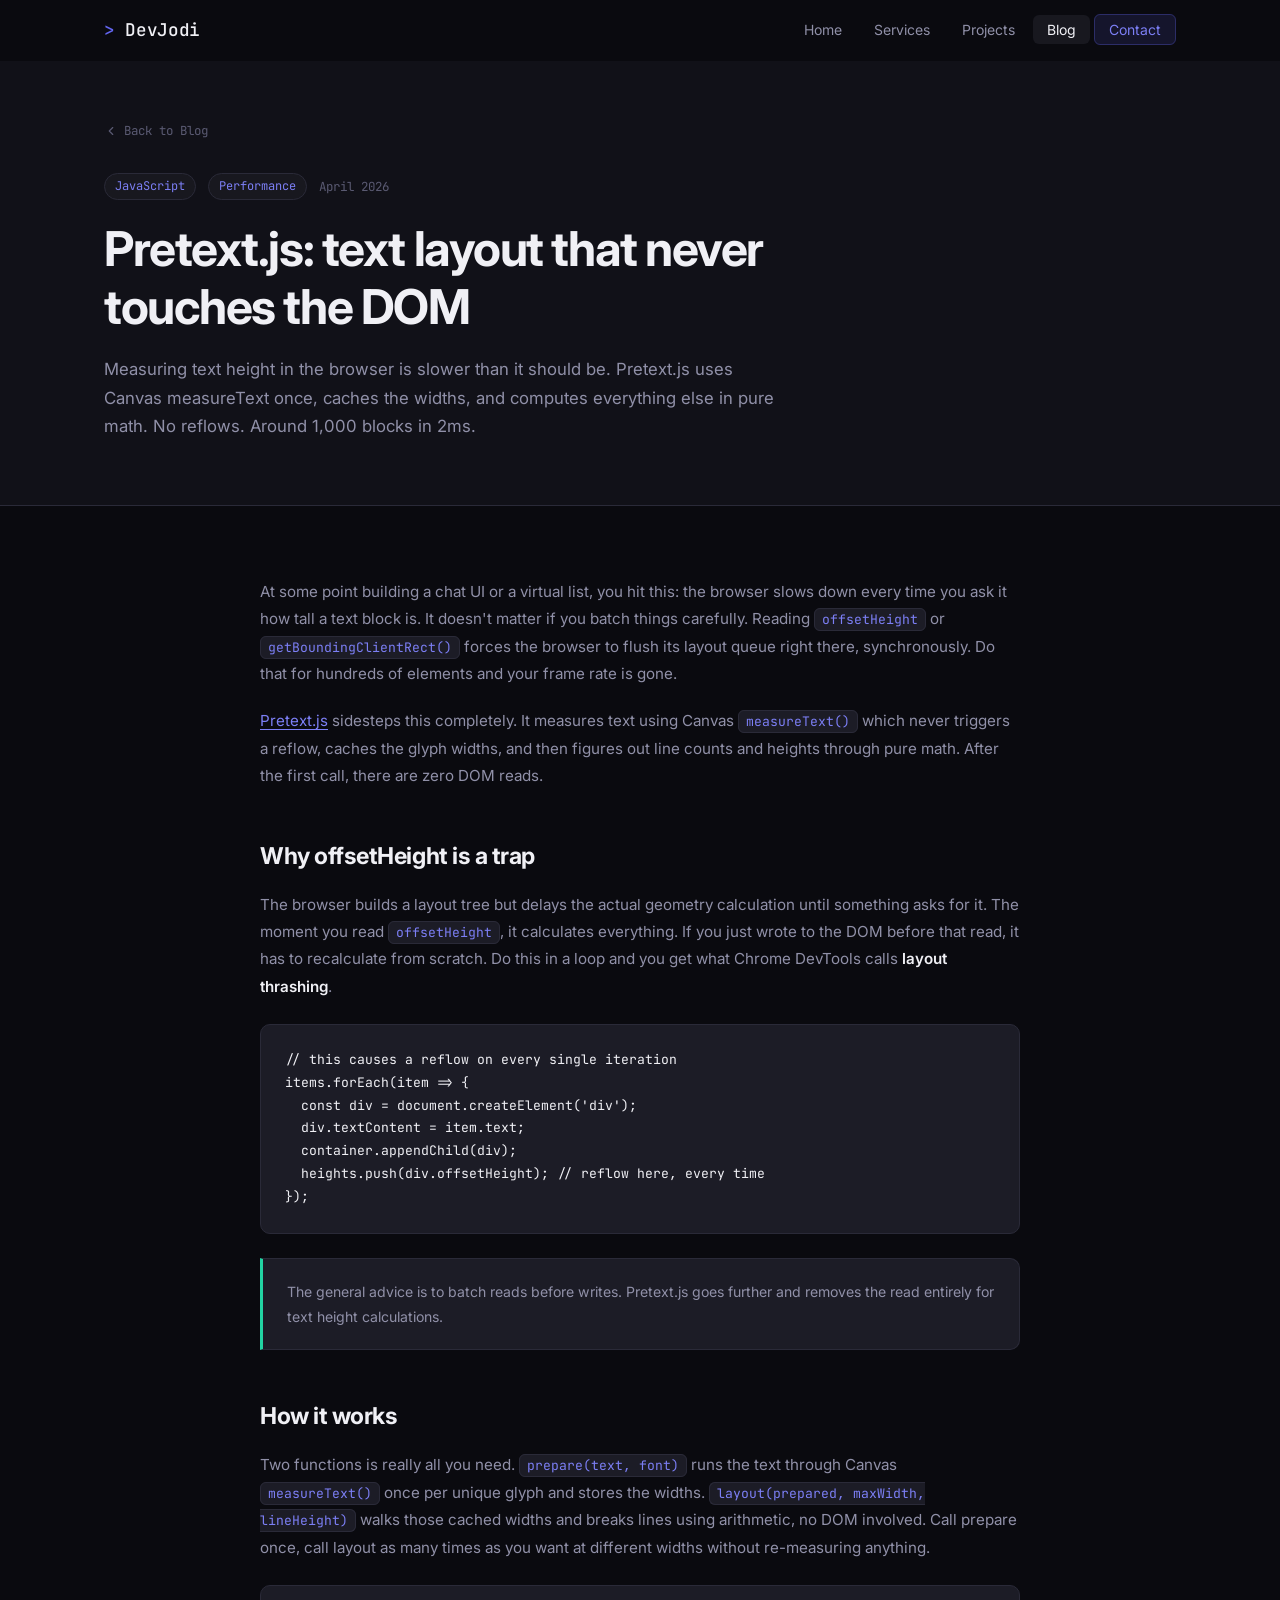
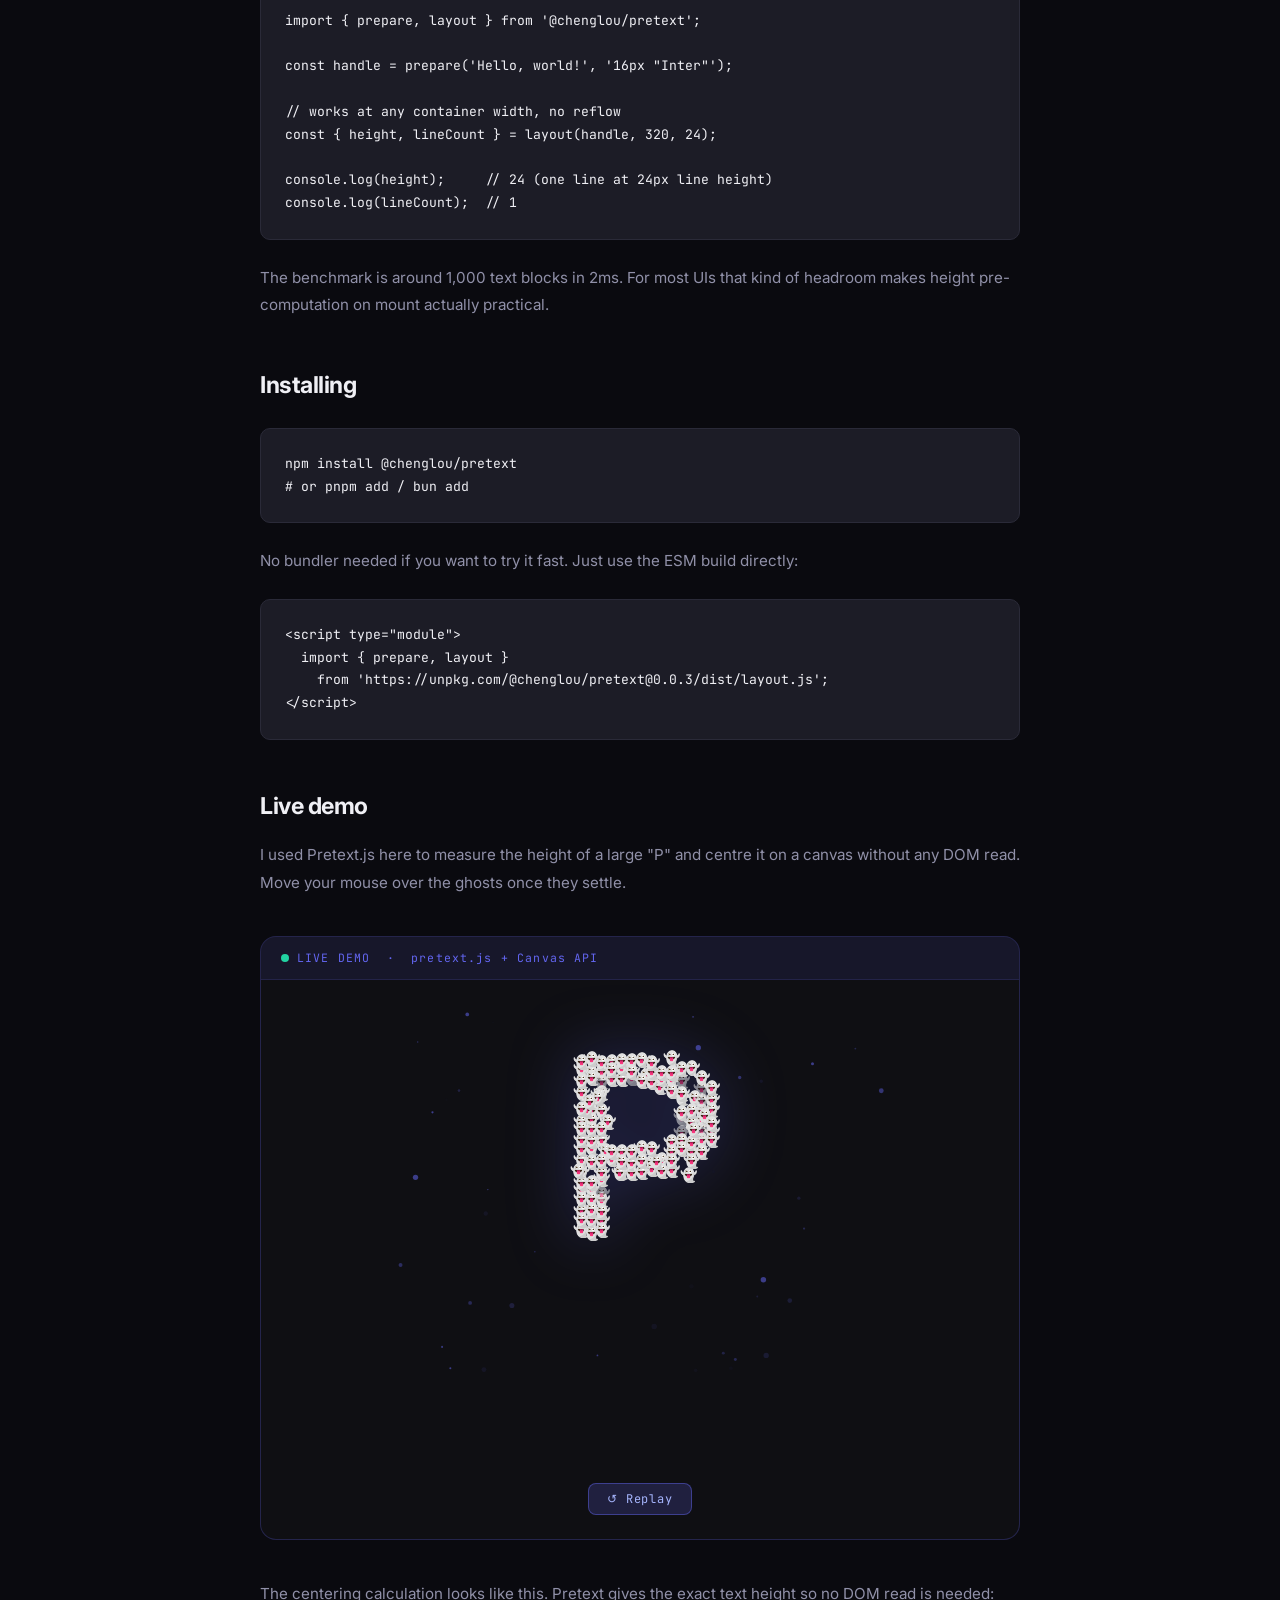
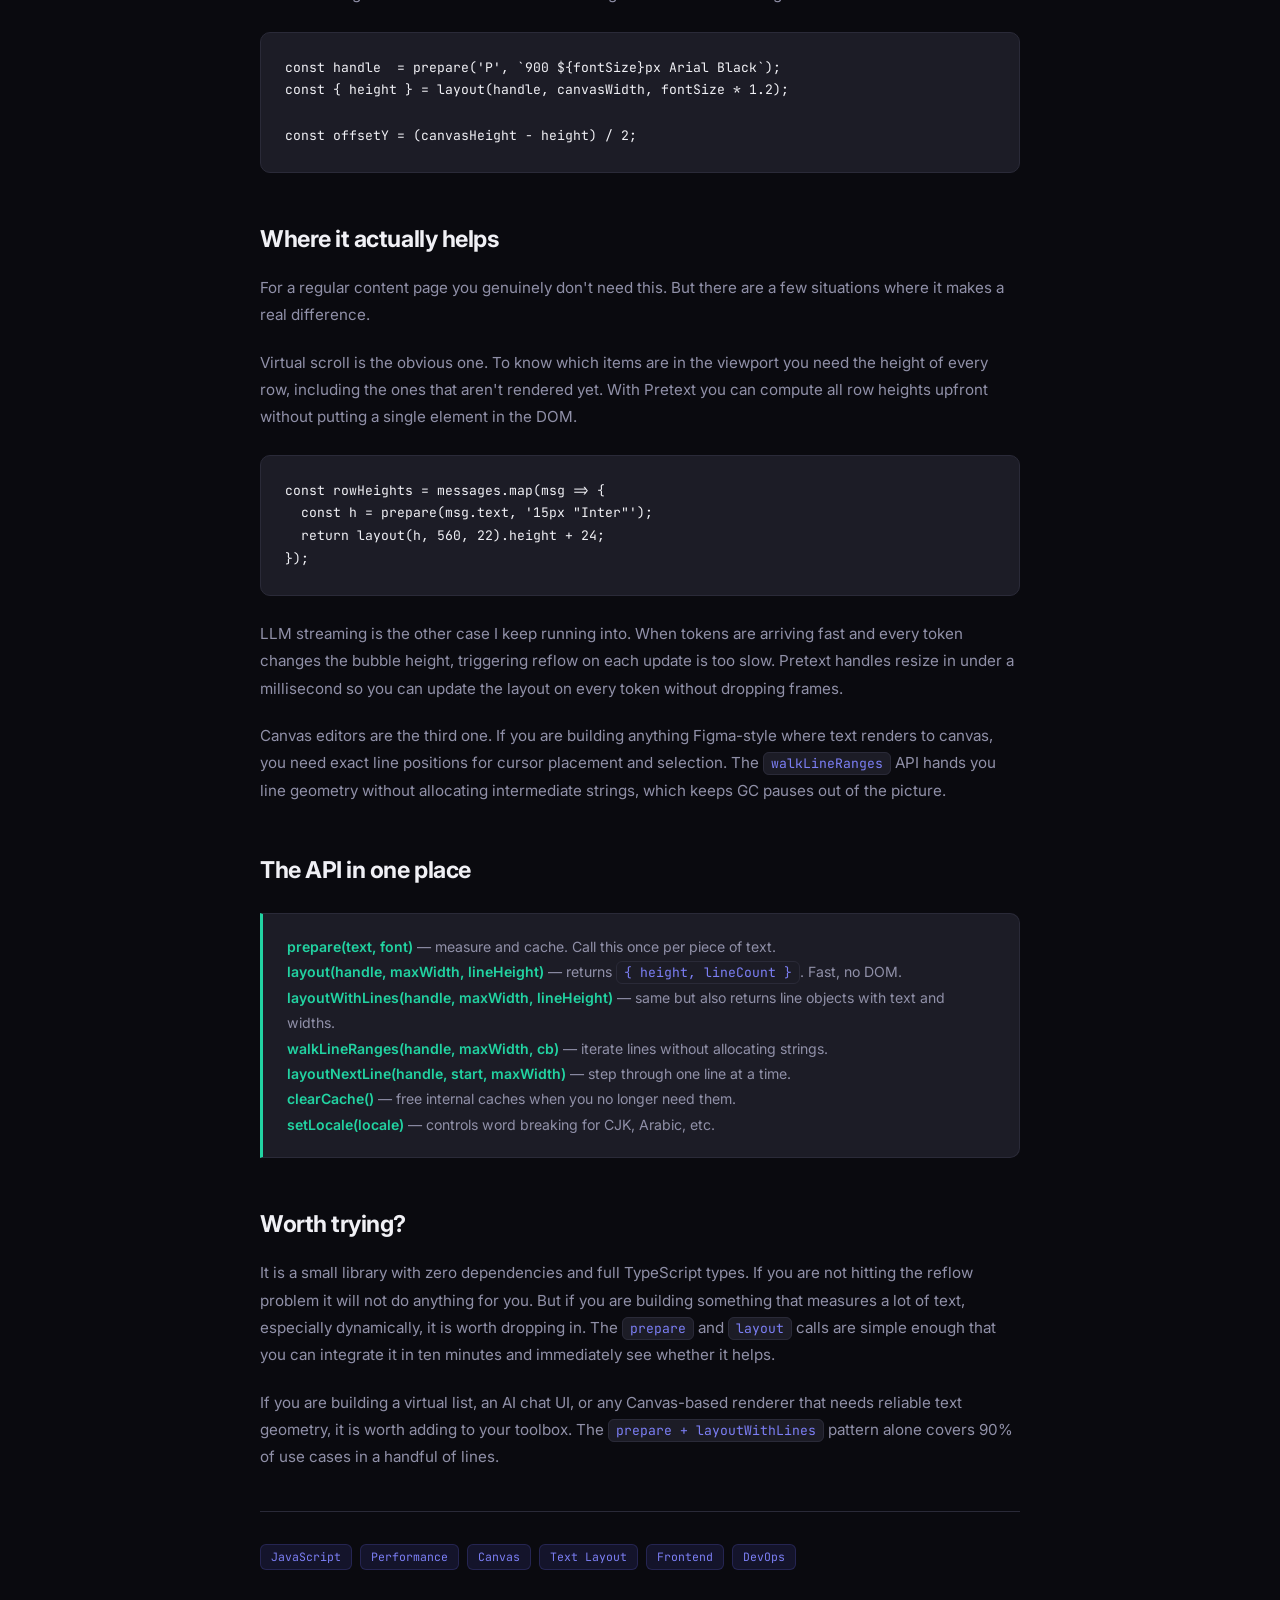
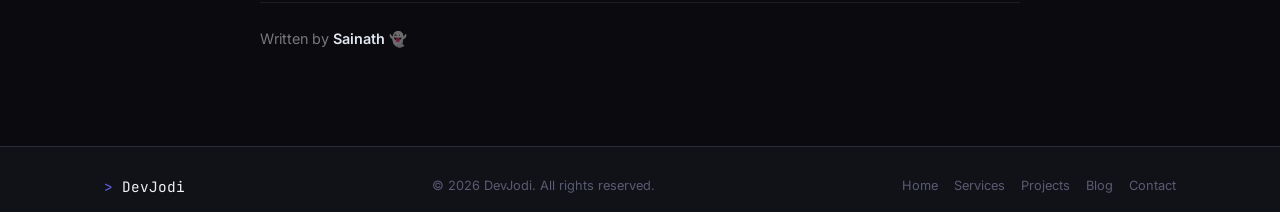
==== blog/pretext-js-text-layout-engine.html @ b997ee81 "add pretext.js blog post with live ghost particle demo" ====
<!DOCTYPE html>
<html lang="en">
<head>
  <meta charset="UTF-8" />
  <meta name="viewport" content="width=device-width, initial-scale=1.0" />
  <meta name="description" content="Pretext.js is a high-performance text layout engine that measures and positions multiline text through pure arithmetic — zero DOM reads, real font metrics, and support for CJK, Arabic, and more." />
  <meta name="keywords" content="pretext.js, text layout, JavaScript, canvas, font metrics, virtual scroll, performance, DOM reflow" />
  <meta name="author" content="DevJodi" />
  <meta property="og:title" content="Pretext.js — Text Layout Without DOM Reflow — DevJodi" />
  <meta property="og:description" content="How Pretext.js eliminates forced synchronous layout by measuring text once with Canvas and computing everything else in pure arithmetic." />
  <meta property="og:type" content="article" />
  <meta property="og:url" content="https://devjodi.com/blog/pretext-js-text-layout-engine.html" />
  <meta name="twitter:card" content="summary_large_image" />
  <title>Pretext.js — Text Layout Without DOM Reflow — DevJodi</title>
  <link rel="canonical" href="https://devjodi.com/blog/pretext-js-text-layout-engine.html" />
  <link rel="icon" type="image/svg+xml" href="../assets/images/favicon.svg" />
  <link rel="stylesheet" href="../assets/css/style.css" />
  <link rel="preconnect" href="https://fonts.googleapis.com" />
  <link rel="preconnect" href="https://fonts.gstatic.com" crossorigin />
  <link href="https://fonts.googleapis.com/css2?family=Inter:wght@400;500;600;700;900&family=JetBrains+Mono:wght@400;500&display=swap" rel="stylesheet" />

  <style>
    /* ── live demo block ────────────────────────────────────────── */
    .demo-block {
      margin: 2.5rem 0;
      border-radius: 16px;
      overflow: hidden;
      border: 1px solid rgba(99,102,241,0.25);
      background: #0f0f13;
      position: relative;
    }
    .demo-block__label {
      display: flex;
      align-items: center;
      gap: 0.5rem;
      padding: 0.75rem 1.25rem;
      background: rgba(99,102,241,0.10);
      font-family: 'JetBrains Mono', monospace;
      font-size: 0.72rem;
      letter-spacing: 0.1em;
      color: #6366f1;
      border-bottom: 1px solid rgba(99,102,241,0.15);
    }
    .demo-block__label span {
      width: 8px; height: 8px;
      border-radius: 50%;
      background: #22d3a2;
      display: inline-block;
      animation: pulse-dot 2s ease-in-out infinite;
    }
    .demo-block__canvas-wrap {
      display: flex;
      justify-content: center;
      align-items: center;
      flex-direction: column;
      padding: 2rem 1rem 1.5rem;
      gap: 1rem;
      position: relative;
    }
    .demo-block__canvas-wrap canvas {
      display: block;
      filter: drop-shadow(0 0 32px rgba(99,102,241,0.30));
    }
    .demo-subtitle {
      font-size: clamp(1rem, 3vw, 1.45rem);
      font-weight: 700;
      letter-spacing: 0.07em;
      color: #e2e8f0;
      opacity: 0;
      transform: translateY(10px);
      transition: opacity 0.8s ease, transform 0.8s ease;
    }
    .demo-subtitle.visible {
      opacity: 1;
      transform: translateY(0);
    }
    .demo-subtitle em {
      color: #6366f1;
      font-style: normal;
    }
    .demo-metrics {
      font-family: 'JetBrains Mono', monospace;
      font-size: 0.68rem;
      color: rgba(255,255,255,0.28);
      letter-spacing: 0.06em;
      opacity: 0;
      transition: opacity 0.6s ease 0.4s;
    }
    .demo-metrics.visible { opacity: 1; }

    .article-author {
      margin-top: 2rem;
      padding-top: 1.5rem;
      border-top: 1px solid rgba(255,255,255,0.08);
      font-size: 0.9rem;
      color: rgba(255,255,255,0.45);
    }
    .article-author strong { color: #e2e8f0; }

    @keyframes pulse-dot {
      0%, 100% { opacity: 1; } 50% { opacity: 0.3; }
    }

    /* replay button */
    .demo-replay {
      background: rgba(99,102,241,0.20);
      border: 1px solid rgba(99,102,241,0.45);
      color: #a5b4fc;
      font-family: 'JetBrains Mono', monospace;
      font-size: 0.75rem;
      letter-spacing: 0.08em;
      padding: 0.45rem 1.1rem;
      border-radius: 8px;
      cursor: pointer;
      transition: background 0.2s, transform 0.1s;
      margin-top: 0.5rem;
    }
    .demo-replay:hover  { background: rgba(99,102,241,0.38); }
    .demo-replay:active { transform: scale(0.96); }
  </style>
</head>
<body>

  <!-- Navigation -->
  <nav class="nav scrolled" id="nav">
    <div class="nav__inner">
      <a href="../index.html" class="nav__logo">DevJodi</a>
      <ul class="nav__links">
        <li><a href="../index.html#home"     class="nav__link">Home</a></li>
        <li><a href="../index.html#services" class="nav__link">Services</a></li>
        <li><a href="../index.html#projects" class="nav__link">Projects</a></li>
        <li><a href="../index.html#blog"     class="nav__link active">Blog</a></li>
        <li><a href="../index.html#contact"  class="nav__link nav__link--cta">Contact</a></li>
      </ul>
    </div>
  </nav>

  <main>

    <!-- Article Hero -->
    <div class="article-hero">
      <div class="container">
        <a href="../index.html#blog" class="article-hero__back">
          <svg width="14" height="14" viewBox="0 0 24 24" fill="none" stroke="currentColor" stroke-width="2" stroke-linecap="round" stroke-linejoin="round"><polyline points="15 18 9 12 15 6"/></svg>
          Back to Blog
        </a>
        <div class="article-hero__meta">
          <span class="blog-item__tag">JavaScript</span>
          <span class="blog-item__tag">Performance</span>
          <time class="blog-item__date">April 2026</time>
        </div>
        <h1 class="article-hero__title">Pretext.js: text layout that never touches the DOM</h1>
        <p class="article-hero__desc">Measuring text height in the browser is slower than it should be. Pretext.js uses Canvas measureText once, caches the widths, and computes everything else in pure math. No reflows. Around 1,000 blocks in 2ms.</p>
      </div>
    </div>

    <!-- Article Body -->
    <div class="container">
      <div class="article-body">

        <p>
          At some point building a chat UI or a virtual list, you hit this: the browser slows down every time you ask it how tall a text block is. It doesn't matter if you batch things carefully. Reading <code>offsetHeight</code> or <code>getBoundingClientRect()</code> forces the browser to flush its layout queue right there, synchronously. Do that for hundreds of elements and your frame rate is gone.
        </p>

        <p>
          <a href="https://pretextjs.dev" target="_blank" rel="noopener">Pretext.js</a> sidesteps this completely. It measures text using Canvas <code>measureText()</code> which never triggers a reflow, caches the glyph widths, and then figures out line counts and heights through pure math. After the first call, there are zero DOM reads.
        </p>

        <h2>Why offsetHeight is a trap</h2>

        <p>
          The browser builds a layout tree but delays the actual geometry calculation until something asks for it. The moment you read <code>offsetHeight</code>, it calculates everything. If you just wrote to the DOM before that read, it has to recalculate from scratch. Do this in a loop and you get what Chrome DevTools calls <strong>layout thrashing</strong>.
        </p>

        <pre><code>// this causes a reflow on every single iteration
items.forEach(item => {
  const div = document.createElement('div');
  div.textContent = item.text;
  container.appendChild(div);
  heights.push(div.offsetHeight); // reflow here, every time
});</code></pre>

        <div class="article-callout">
          <p>The general advice is to batch reads before writes. Pretext.js goes further and removes the read entirely for text height calculations.</p>
        </div>

        <h2>How it works</h2>

        <p>
          Two functions is really all you need. <code>prepare(text, font)</code> runs the text through Canvas <code>measureText()</code> once per unique glyph and stores the widths. <code>layout(prepared, maxWidth, lineHeight)</code> walks those cached widths and breaks lines using arithmetic, no DOM involved. Call prepare once, call layout as many times as you want at different widths without re-measuring anything.
        </p>

        <pre><code>import { prepare, layout } from '@chenglou/pretext';

const handle = prepare('Hello, world!', '16px "Inter"');

// works at any container width, no reflow
const { height, lineCount } = layout(handle, 320, 24);

console.log(height);     // 24 (one line at 24px line height)
console.log(lineCount);  // 1</code></pre>

        <p>
          The benchmark is around 1,000 text blocks in 2ms. For most UIs that kind of headroom makes height pre-computation on mount actually practical.
        </p>

        <h2>Installing</h2>

        <pre><code>npm install @chenglou/pretext
# or pnpm add / bun add</code></pre>

        <p>
          No bundler needed if you want to try it fast. Just use the ESM build directly:
        </p>

        <pre><code>&lt;script type="module"&gt;
  import { prepare, layout }
    from 'https://unpkg.com/@chenglou/pretext@0.0.3/dist/layout.js';
&lt;/script&gt;</code></pre>

        <h2>Live demo</h2>

        <p>
          I used Pretext.js here to measure the height of a large "P" and centre it on a canvas without any DOM read. Move your mouse over the ghosts once they settle.
        </p>

        <!-- ── LIVE DEMO ─────────────────────────────────────────── -->
        <div class="demo-block">
          <div class="demo-block__label">
            <span></span>
            LIVE DEMO &nbsp;·&nbsp; pretext.js + Canvas API
          </div>
          <div class="demo-block__canvas-wrap" id="demoWrap">
            <canvas id="demoCanvas"></canvas>
            <div class="demo-subtitle" id="demoSubtitle">for <em>Pooja</em> 👻</div>
            <div class="demo-metrics" id="demoMetrics"></div>
            <button class="demo-replay" id="replayBtn">↺ Replay</button>
          </div>
        </div>

        <p>
          The centering calculation looks like this. Pretext gives the exact text height so no DOM read is needed:
        </p>

        <pre><code>const handle  = prepare('P', `900 ${fontSize}px Arial Black`);
const { height } = layout(handle, canvasWidth, fontSize * 1.2);

const offsetY = (canvasHeight - height) / 2;</code></pre>

        <h2>Where it actually helps</h2>

        <p>
          For a regular content page you genuinely don't need this. But there are a few situations where it makes a real difference.
        </p>

        <p>
          Virtual scroll is the obvious one. To know which items are in the viewport you need the height of every row, including the ones that aren't rendered yet. With Pretext you can compute all row heights upfront without putting a single element in the DOM.
        </p>

        <pre><code>const rowHeights = messages.map(msg => {
  const h = prepare(msg.text, '15px "Inter"');
  return layout(h, 560, 22).height + 24;
});</code></pre>

        <p>
          LLM streaming is the other case I keep running into. When tokens are arriving fast and every token changes the bubble height, triggering reflow on each update is too slow. Pretext handles resize in under a millisecond so you can update the layout on every token without dropping frames.
        </p>

        <p>
          Canvas editors are the third one. If you are building anything Figma-style where text renders to canvas, you need exact line positions for cursor placement and selection. The <code>walkLineRanges</code> API hands you line geometry without allocating intermediate strings, which keeps GC pauses out of the picture.
        </p>

        <h2>The API in one place</h2>

        <div class="article-callout">
          <p>
            <strong>prepare(text, font)</strong> — measure and cache. Call this once per piece of text.<br/>
            <strong>layout(handle, maxWidth, lineHeight)</strong> — returns <code>{ height, lineCount }</code>. Fast, no DOM.<br/>
            <strong>layoutWithLines(handle, maxWidth, lineHeight)</strong> — same but also returns line objects with text and widths.<br/>
            <strong>walkLineRanges(handle, maxWidth, cb)</strong> — iterate lines without allocating strings.<br/>
            <strong>layoutNextLine(handle, start, maxWidth)</strong> — step through one line at a time.<br/>
            <strong>clearCache()</strong> — free internal caches when you no longer need them.<br/>
            <strong>setLocale(locale)</strong> — controls word breaking for CJK, Arabic, etc.
          </p>
        </div>

        <h2>Worth trying?</h2>

        <p>
          It is a small library with zero dependencies and full TypeScript types. If you are not hitting the reflow problem it will not do anything for you. But if you are building something that measures a lot of text, especially dynamically, it is worth dropping in. The <code>prepare</code> and <code>layout</code> calls are simple enough that you can integrate it in ten minutes and immediately see whether it helps.
        </p>

        <p>
          If you are building a virtual list, an AI chat UI, or any Canvas-based renderer that needs reliable text geometry, it is worth adding to your toolbox. The <code>prepare + layoutWithLines</code> pattern alone covers 90% of use cases in a handful of lines.
        </p>

        <div class="article-tags">
          <span class="tag">JavaScript</span>
          <span class="tag">Performance</span>
          <span class="tag">Canvas</span>
          <span class="tag">Text Layout</span>
          <span class="tag">Frontend</span>
          <span class="tag">DevOps</span>
        </div>

        <div class="article-author">
          <span>Written by <strong>Sainath</strong> 👻</span>
        </div>

      </div>
    </div>

  </main>

  <!-- Footer -->
  <footer class="footer">
    <div class="container">
      <div class="footer__inner">
        <span class="footer__brand">DevJodi</span>
        <span class="footer__copy">&copy; 2026 DevJodi. All rights reserved.</span>
        <nav class="footer__nav" aria-label="Footer navigation">
          <a href="../index.html#home">Home</a>
          <a href="../index.html#services">Services</a>
          <a href="../index.html#projects">Projects</a>
          <a href="../index.html#blog">Blog</a>
          <a href="../index.html#contact">Contact</a>
        </nav>
      </div>
    </div>
  </footer>

  <script src="../assets/js/main.js"></script>

  <!-- ── demo script ──────────────────────────────────────────────── -->
  <script type="module">
    import { prepare, layout } from '../assets/js/vendor/pretext.js';

    const canvas   = document.getElementById('demoCanvas');
    const ctx      = canvas.getContext('2d');
    const subtitle = document.getElementById('demoSubtitle');
    const metrics  = document.getElementById('demoMetrics');
    const replay   = document.getElementById('replayBtn');

    // mouse tracking
    let mouse = { x: -999, y: -999 };
    canvas.addEventListener('mousemove', e => {
      const r = canvas.getBoundingClientRect();
      mouse.x = e.clientX - r.left;
      mouse.y = e.clientY - r.top;
    });
    canvas.addEventListener('mouseleave', () => { mouse.x = -999; mouse.y = -999; });

    const W = Math.min(window.innerWidth * 0.86, 500);
    const H = 360;
    canvas.width  = W;
    canvas.height = H;

    // use a system font guaranteed to be available — no async load needed
    const fontSize   = Math.min(W, H) * 0.72;
    const fontString = `900 ${fontSize}px Arial Black, Arial, sans-serif`;

    let rafId = null;

    async function initDemo() {
      // cancel any running loop
      if (rafId) { cancelAnimationFrame(rafId); rafId = null; }


      subtitle.classList.remove('visible');
      metrics.classList.remove('visible');
      ctx.clearRect(0, 0, W, H);

      // wait for the exact font to be ready in the browser
      await document.fonts.load(fontString, 'P');

      // ── Pretext.js: measure the "P" precisely ────────────────────
      const handle   = prepare('P', fontString);
      const ptResult = layout(handle, W, fontSize * 1.2);
      const offsetY  = Math.max(0, (H - ptResult.height) / 2);

      metrics.textContent =
        `pretext.js  →  height: ${Math.round(ptResult.height)}px · lines: ${ptResult.lineCount} · centreY: ${Math.round(offsetY)}px`;

      // ── offscreen canvas: render "P" and sample filled pixels ─────
      const off    = document.createElement('canvas');
      off.width    = W;
      off.height   = H;
      const offCtx = off.getContext('2d');

      offCtx.fillStyle    = '#ffffff';
      offCtx.font         = fontString;
      offCtx.textAlign    = 'center';
      offCtx.textBaseline = 'top';
      offCtx.fillText('P', W / 2, offsetY);

      const { data } = offCtx.getImageData(0, 0, W, H);
      const targets  = [];
      const STEP     = 10;

      for (let y = 0; y < H; y += STEP)
        for (let x = 0; x < W; x += STEP)
          if (data[((y * W + x) * 4) + 3] > 120)
            targets.push({ x, y });

      if (targets.length === 0) {
        // safety fallback: draw a visible error message
        ctx.fillStyle = '#6366f1';
        ctx.font      = '16px Arial';
        ctx.textAlign = 'center';
        ctx.fillText('font not ready — click ↺ replay', W / 2, H / 2);
        return;
      }

      targets.sort(() => Math.random() - 0.5);

      // ── build particles ───────────────────────────────────────────
      const GS      = STEP * 1.4;
      const MAX_DEL = 1500;

      const particles = targets.map(t => ({
        x:  Math.random() * W,
        y:  Math.random() * H,
        vx: (Math.random() - 0.5) * 5,
        vy: (Math.random() - 0.5) * 5,
        tx: t.x, ty: t.y,
        delay:    Math.random() * MAX_DEL,
        settled:  false,
        alpha:    0,
        bobPhase: Math.random() * Math.PI * 2,
        bobSpeed: 0.7 + Math.random() * 0.8,
        bobAmp:   1.5 + Math.random() * 2.0,
      }));

      // ── background sparkles ───────────────────────────────────────
      const sparkles = Array.from({ length: 45 }, () => ({
        x:     Math.random() * W,
        y:     Math.random() * H,
        r:     0.6 + Math.random() * 2.2,
        phase: Math.random() * Math.PI * 2,
        speed: 0.12 + Math.random() * 0.55,
      }));

      // ── render loop ───────────────────────────────────────────────
      let glowPulse  = 0;
      let allSettled = false;
      const START    = performance.now();

      function draw(now) {
        ctx.clearRect(0, 0, W, H);

        const elapsed  = now - START;
        const t        = elapsed / 1000;
        let   unsettled = 0;

        // sparkle dots
        for (const s of sparkles) {
          s.phase += 0.018 * s.speed;
          ctx.globalAlpha = (Math.sin(s.phase) * 0.5 + 0.5) * 0.55;
          ctx.fillStyle   = '#6366f1';
          ctx.beginPath();
          ctx.arc(s.x, s.y, s.r, 0, Math.PI * 2);
          ctx.fill();
        }
        ctx.globalAlpha = 1;

        // ghost particles
        ctx.font         = `${GS}px serif`;
        ctx.textAlign    = 'left';
        ctx.textBaseline = 'top';

        for (const p of particles) {
          if (elapsed < p.delay) { unsettled++; continue; }

          // mouse repulsion — push ghosts away from cursor
          const mdx   = p.x - mouse.x;
          const mdy   = p.y - mouse.y;
          const mdist = Math.hypot(mdx, mdy);
          const REPEL = 72;
          if (mdist < REPEL && mdist > 0) {
            const force = (REPEL - mdist) / REPEL * 5.5;
            p.vx += (mdx / mdist) * force;
            p.vy += (mdy / mdist) * force;
            p.settled = false;
          }

          if (!p.settled) {
            const dx = p.tx - p.x;
            const dy = p.ty - p.y;
            if (Math.hypot(dx, dy) < 1.5 && mdist >= REPEL) {
              p.x = p.tx; p.y = p.ty; p.settled = true;
            } else {
              p.vx = p.vx * 0.80 + dx * 0.09;
              p.vy = p.vy * 0.80 + dy * 0.09;
              p.x += p.vx;
              p.y += p.vy;
              unsettled++;
            }
            p.alpha = Math.min(1, p.alpha + 0.08);
          }

          const bobY = p.settled
            ? Math.sin(t * p.bobSpeed + p.bobPhase) * p.bobAmp
            : 0;

          ctx.globalAlpha = p.alpha;
          ctx.fillText('👻', p.x - GS / 2, p.y - GS / 2 + bobY);
        }

        ctx.globalAlpha = 1;

        // mark settled
        if (unsettled === 0 && !allSettled) {
          allSettled = true;
          subtitle.classList.add('visible');
          metrics.classList.add('visible');
        }

        // pulsing indigo + teal glow once settled
        if (allSettled) {
          glowPulse += 0.02;
          const pulse = 0.13 + 0.07 * Math.sin(glowPulse);
          ctx.save();
          ctx.globalCompositeOperation = 'screen';
          const gr = ctx.createRadialGradient(W / 2, H / 2, 0, W / 2, H / 2, W * 0.54);
          gr.addColorStop(0,   `rgba(99,102,241,${pulse})`);
          gr.addColorStop(0.5, `rgba(34,211,162,${pulse * 0.35})`);
          gr.addColorStop(1,   'rgba(0,0,0,0)');
          ctx.fillStyle = gr;
          ctx.fillRect(0, 0, W, H);
          ctx.restore();
        }

        rafId = requestAnimationFrame(draw);
      }

      rafId = requestAnimationFrame(draw);
    }

    replay.addEventListener('click', initDemo);

    // show loading state on canvas immediately
    function showLoading() {
      ctx.clearRect(0, 0, W, H);
      ctx.fillStyle   = 'rgba(99,102,241,0.5)';
      ctx.font        = '14px Arial';
      ctx.textAlign   = 'center';
      ctx.textBaseline = 'middle';
      ctx.fillText('loading…', W / 2, H / 2);
    }

    async function safeInit() {
      showLoading();
      try {
        await initDemo();
      } catch (err) {
        ctx.clearRect(0, 0, W, H);
        ctx.fillStyle    = '#f87171';
        ctx.font         = '13px Arial';
        ctx.textAlign    = 'center';
        ctx.textBaseline = 'middle';
        ctx.fillText('error: ' + err.message, W / 2, H / 2);
        console.error('demo error:', err);
      }
    }

    replay.addEventListener('click', safeInit);
    document.fonts.ready.then(safeInit);
  </script>

</body>
</html>
---- assets/css/style.css ----
/* ============================================================
   DevJodi — style.css
   Dark developer theme, mobile-first responsive layout
   ============================================================ */

/* ── Reset & base ─────────────────────────────────────────── */
*, *::before, *::after {
  box-sizing: border-box;
  margin: 0;
  padding: 0;
}

:root {
  /* Colors */
  --bg-base:      #0a0a0f;
  --bg-surface:   #111118;
  --bg-elevated:  #18181f;
  --bg-card:      #1c1c26;

  --border:       #2a2a38;
  --border-light: #323244;

  --text-primary:   #f0f0f5;
  --text-secondary: #9090a8;
  --text-muted:     #5a5a72;

  --accent:        #6366f1;     /* indigo */
  --accent-hover:  #7c7ff5;
  --accent-dim:    rgba(99,102,241,.12);
  --accent-glow:   rgba(99,102,241,.25);

  --green:   #22d3a2;
  --green-dim: rgba(34,211,162,.12);

  /* Typography */
  --font-sans: 'Inter', system-ui, -apple-system, sans-serif;
  --font-mono: 'JetBrains Mono', 'Fira Code', monospace;

  /* Spacing */
  --radius-sm:  6px;
  --radius-md:  10px;
  --radius-lg:  16px;

  /* Transitions */
  --transition: 200ms ease;
}

html {
  scroll-behavior: smooth;
  -webkit-text-size-adjust: 100%;
}

body {
  font-family: var(--font-sans);
  background-color: var(--bg-base);
  color: var(--text-primary);
  line-height: 1.6;
  min-height: 100vh;
  overflow-x: hidden;
}

img, svg { display: block; max-width: 100%; }

a {
  color: inherit;
  text-decoration: none;
}

ul { list-style: none; }

/* ── Scrollbar ────────────────────────────────────────────── */
::-webkit-scrollbar { width: 6px; }
::-webkit-scrollbar-track { background: var(--bg-base); }
::-webkit-scrollbar-thumb { background: var(--border-light); border-radius: 3px; }

/* ── Container ────────────────────────────────────────────── */
.container {
  width: 100%;
  max-width: 1120px;
  margin-inline: auto;
  padding-inline: 24px;
}

/* ── Grid ─────────────────────────────────────────────────── */
.grid {
  display: grid;
  gap: 24px;
}

.grid--2 {
  grid-template-columns: repeat(auto-fit, minmax(280px, 1fr));
}

/* ── Navigation ───────────────────────────────────────────── */
.nav {
  position: fixed;
  top: 0;
  inset-inline: 0;
  z-index: 100;
  background: rgba(10, 10, 15, 0.85);
  backdrop-filter: blur(16px);
  -webkit-backdrop-filter: blur(16px);
  border-bottom: 1px solid transparent;
  transition: border-color var(--transition), background var(--transition);
}

.nav.scrolled {
  border-bottom-color: var(--border);
}

.nav__inner {
  display: flex;
  align-items: center;
  justify-content: space-between;
  height: 60px;
  max-width: 1120px;
  margin-inline: auto;
  padding-inline: 24px;
}

.nav__logo {
  font-family: var(--font-mono);
  font-size: 1.1rem;
  font-weight: 500;
  color: var(--text-primary);
  letter-spacing: -0.02em;
}

.nav__logo::before {
  content: '> ';
  color: var(--accent);
}

.nav__links {
  display: flex;
  align-items: center;
  gap: 4px;
}

.nav__link {
  padding: 6px 14px;
  font-size: 0.875rem;
  color: var(--text-secondary);
  border-radius: var(--radius-sm);
  transition: color var(--transition), background var(--transition);
}

.nav__link:hover,
.nav__link.active {
  color: var(--text-primary);
  background: var(--bg-elevated);
}

.nav__link--cta {
  background: var(--accent-dim);
  color: var(--accent-hover);
  border: 1px solid rgba(99,102,241,.3);
}

.nav__link--cta:hover {
  background: var(--accent);
  color: #fff;
  border-color: var(--accent);
}

/* Hamburger */
.nav__toggle {
  display: none;
  flex-direction: column;
  justify-content: center;
  gap: 5px;
  width: 36px;
  height: 36px;
  background: none;
  border: 1px solid var(--border);
  border-radius: var(--radius-sm);
  cursor: pointer;
  padding: 6px;
}

.nav__toggle span {
  display: block;
  width: 100%;
  height: 2px;
  background: var(--text-secondary);
  border-radius: 2px;
  transition: transform var(--transition), opacity var(--transition);
}

.nav__toggle[aria-expanded="true"] span:nth-child(1) {
  transform: translateY(7px) rotate(45deg);
}
.nav__toggle[aria-expanded="true"] span:nth-child(2) {
  opacity: 0;
}
.nav__toggle[aria-expanded="true"] span:nth-child(3) {
  transform: translateY(-7px) rotate(-45deg);
}

/* ── Hero ─────────────────────────────────────────────────── */
.hero {
  min-height: 100svh;
  display: flex;
  align-items: center;
  padding: 100px 0 80px;
  position: relative;
  overflow: hidden;
}

/* Subtle grid background */
.hero::before {
  content: '';
  position: absolute;
  inset: 0;
  background-image:
    linear-gradient(var(--border) 1px, transparent 1px),
    linear-gradient(90deg, var(--border) 1px, transparent 1px);
  background-size: 60px 60px;
  opacity: 0.25;
  mask-image: radial-gradient(ellipse 80% 60% at 50% 0%, #000 40%, transparent 100%);
  -webkit-mask-image: radial-gradient(ellipse 80% 60% at 50% 0%, #000 40%, transparent 100%);
}

/* Glow orb */
.hero::after {
  content: '';
  position: absolute;
  top: -100px;
  left: 50%;
  transform: translateX(-50%);
  width: 700px;
  height: 400px;
  background: radial-gradient(ellipse, var(--accent-glow) 0%, transparent 70%);
  pointer-events: none;
}

.hero .container {
  position: relative;
  z-index: 1;
}

.hero__badge {
  display: inline-flex;
  align-items: center;
  gap: 8px;
  padding: 6px 14px;
  background: var(--green-dim);
  border: 1px solid rgba(34,211,162,.25);
  border-radius: 999px;
  font-size: 0.8rem;
  font-family: var(--font-mono);
  color: var(--green);
  margin-bottom: 28px;
}

.badge__dot {
  width: 7px;
  height: 7px;
  background: var(--green);
  border-radius: 50%;
  box-shadow: 0 0 6px var(--green);
  animation: pulse 2s ease-in-out infinite;
}

@keyframes pulse {
  0%, 100% { opacity: 1; }
  50%       { opacity: 0.4; }
}

.hero__title {
  font-size: clamp(3.5rem, 10vw, 7rem);
  font-weight: 700;
  letter-spacing: -0.04em;
  line-height: 1;
  margin-bottom: 16px;
  background: linear-gradient(135deg, var(--text-primary) 50%, var(--text-secondary) 100%);
  -webkit-background-clip: text;
  -webkit-text-fill-color: transparent;
  background-clip: text;
}

.hero__subtitle {
  font-family: var(--font-mono);
  font-size: clamp(0.9rem, 2.5vw, 1.15rem);
  color: var(--accent-hover);
  letter-spacing: 0.04em;
  margin-bottom: 24px;
}

.hero__description {
  font-size: clamp(1rem, 2vw, 1.2rem);
  color: var(--text-secondary);
  max-width: 520px;
  margin-bottom: 40px;
  line-height: 1.7;
}

.hero__actions {
  display: flex;
  flex-wrap: wrap;
  gap: 14px;
  margin-bottom: 48px;
}

.hero__tech {
  display: flex;
  flex-wrap: wrap;
  gap: 8px;
}

/* ── Buttons ──────────────────────────────────────────────── */
.btn {
  display: inline-flex;
  align-items: center;
  gap: 8px;
  padding: 12px 26px;
  border-radius: var(--radius-md);
  font-size: 0.9rem;
  font-weight: 500;
  cursor: pointer;
  border: none;
  transition: all var(--transition);
  white-space: nowrap;
}

.btn--primary {
  background: var(--accent);
  color: #fff;
  box-shadow: 0 0 20px var(--accent-glow);
}

.btn--primary:hover {
  background: var(--accent-hover);
  box-shadow: 0 0 30px var(--accent-glow);
  transform: translateY(-1px);
}

.btn--ghost {
  background: transparent;
  color: var(--text-secondary);
  border: 1px solid var(--border-light);
}

.btn--ghost:hover {
  background: var(--bg-elevated);
  color: var(--text-primary);
  border-color: var(--border-light);
}

/* ── Tags ─────────────────────────────────────────────────── */
.tech-tag {
  padding: 4px 12px;
  background: var(--bg-elevated);
  border: 1px solid var(--border);
  border-radius: 999px;
  font-family: var(--font-mono);
  font-size: 0.75rem;
  color: var(--text-muted);
}

.tag {
  padding: 3px 10px;
  background: var(--accent-dim);
  border: 1px solid rgba(99,102,241,.2);
  border-radius: var(--radius-sm);
  font-family: var(--font-mono);
  font-size: 0.72rem;
  color: var(--accent-hover);
}

/* ── Section base ─────────────────────────────────────────── */
.section {
  padding: 96px 0;
}

.section--alt {
  background: var(--bg-surface);
  border-top: 1px solid var(--border);
  border-bottom: 1px solid var(--border);
}

.section__header {
  text-align: center;
  margin-bottom: 64px;
}

.section__label {
  display: inline-block;
  font-family: var(--font-mono);
  font-size: 0.78rem;
  color: var(--accent);
  letter-spacing: 0.08em;
  text-transform: uppercase;
  margin-bottom: 12px;
}

.section__title {
  font-size: clamp(1.8rem, 4vw, 2.8rem);
  font-weight: 700;
  letter-spacing: -0.03em;
  margin-bottom: 14px;
}

.section__desc {
  font-size: 1rem;
  color: var(--text-secondary);
  max-width: 480px;
  margin-inline: auto;
}

/* ── Service cards ────────────────────────────────────────── */
.card {
  background: var(--bg-card);
  border: 1px solid var(--border);
  border-radius: var(--radius-lg);
  padding: 32px;
  transition: border-color var(--transition), transform var(--transition), box-shadow var(--transition);
}

.card:hover {
  border-color: var(--accent);
  transform: translateY(-3px);
  box-shadow: 0 8px 32px rgba(0,0,0,.4), 0 0 0 1px var(--accent-dim);
}

.card__icon {
  width: 48px;
  height: 48px;
  display: flex;
  align-items: center;
  justify-content: center;
  background: var(--accent-dim);
  border: 1px solid rgba(99,102,241,.2);
  border-radius: var(--radius-md);
  color: var(--accent-hover);
  margin-bottom: 20px;
}

.card__title {
  font-size: 1.05rem;
  font-weight: 600;
  margin-bottom: 10px;
}

.card__text {
  font-size: 0.9rem;
  color: var(--text-secondary);
  margin-bottom: 20px;
  line-height: 1.65;
}

.card__list {
  display: flex;
  flex-direction: column;
  gap: 6px;
}

.card__list li {
  font-size: 0.82rem;
  color: var(--text-muted);
  padding-left: 16px;
  position: relative;
}

.card__list li::before {
  content: '─';
  position: absolute;
  left: 0;
  color: var(--accent);
  font-size: 0.7rem;
  top: 1px;
}

/* ── Project cards ────────────────────────────────────────── */
.project-card {
  background: var(--bg-card);
  border: 1px solid var(--border);
  border-radius: var(--radius-lg);
  padding: 28px;
  display: flex;
  flex-direction: column;
  gap: 16px;
  transition: border-color var(--transition), transform var(--transition);
}

.project-card:hover {
  border-color: var(--border-light);
  transform: translateY(-2px);
}

.project-card__header {
  display: flex;
  align-items: center;
  gap: 10px;
}

.project-card__repo-icon {
  color: var(--text-muted);
}

.project-card__lang {
  font-family: var(--font-mono);
  font-size: 0.75rem;
  color: var(--text-muted);
  margin-left: auto;
  background: var(--bg-elevated);
  padding: 2px 8px;
  border-radius: var(--radius-sm);
  border: 1px solid var(--border);
}

.project-card__title {
  font-size: 1rem;
  font-weight: 600;
  line-height: 1.4;
}

.project-card__text {
  font-size: 0.875rem;
  color: var(--text-secondary);
  line-height: 1.65;
  flex: 1;
}

.project-card__tags {
  display: flex;
  flex-wrap: wrap;
  gap: 6px;
}

.project-card__link {
  display: inline-flex;
  align-items: center;
  gap: 6px;
  font-size: 0.82rem;
  font-family: var(--font-mono);
  color: var(--accent-hover);
  margin-top: auto;
  transition: gap var(--transition), color var(--transition);
}

.project-card__link:hover {
  gap: 10px;
  color: #fff;
}

/* ── Blog ─────────────────────────────────────────────────── */
.blog-list {
  display: flex;
  flex-direction: column;
  gap: 0;
  max-width: 760px;
  margin-inline: auto;
}

.blog-item {
  padding: 32px 0;
  border-bottom: 1px solid var(--border);
}

.blog-item:last-child {
  border-bottom: none;
}

.blog-item__meta {
  display: flex;
  align-items: center;
  gap: 12px;
  margin-bottom: 12px;
}

.blog-item__tag {
  padding: 3px 10px;
  background: var(--bg-elevated);
  border: 1px solid var(--border);
  border-radius: 999px;
  font-size: 0.75rem;
  font-family: var(--font-mono);
  color: var(--accent-hover);
}

.blog-item__date {
  font-size: 0.78rem;
  color: var(--text-muted);
  font-family: var(--font-mono);
}

.blog-item__title {
  font-size: 1.15rem;
  font-weight: 600;
  margin-bottom: 10px;
  line-height: 1.4;
}

.blog-item__title a {
  color: var(--text-primary);
  transition: color var(--transition);
}

.blog-item__title a:hover {
  color: var(--accent-hover);
}

.blog-item__excerpt {
  font-size: 0.9rem;
  color: var(--text-secondary);
  line-height: 1.7;
  margin-bottom: 14px;
  max-width: 620px;
}

.blog-item__read {
  font-size: 0.82rem;
  font-family: var(--font-mono);
  color: var(--accent-hover);
  transition: letter-spacing var(--transition);
}

.blog-item__read:hover {
  letter-spacing: 0.02em;
}

/* ── Contact ──────────────────────────────────────────────── */
.contact-grid {
  display: grid;
  grid-template-columns: repeat(auto-fit, minmax(220px, 1fr));
  gap: 20px;
  max-width: 800px;
  margin-inline: auto;
}

.contact-card {
  background: var(--bg-card);
  border: 1px solid var(--border);
  border-radius: var(--radius-lg);
  padding: 28px 24px;
  text-align: center;
  transition: border-color var(--transition), transform var(--transition);
}

.contact-card:hover {
  border-color: var(--accent);
  transform: translateY(-2px);
}

.contact-card__icon {
  width: 48px;
  height: 48px;
  display: flex;
  align-items: center;
  justify-content: center;
  background: var(--accent-dim);
  border: 1px solid rgba(99,102,241,.2);
  border-radius: 50%;
  color: var(--accent-hover);
  margin: 0 auto 16px;
}

.contact-card__label {
  font-size: 0.78rem;
  font-family: var(--font-mono);
  color: var(--text-muted);
  text-transform: uppercase;
  letter-spacing: 0.06em;
  margin-bottom: 8px;
}

.contact-card__value {
  font-size: 0.9rem;
  color: var(--text-secondary);
  word-break: break-word;
  transition: color var(--transition);
}

.contact-card__value:hover {
  color: var(--accent-hover);
}

/* ── Footer ───────────────────────────────────────────────── */
.footer {
  background: var(--bg-surface);
  border-top: 1px solid var(--border);
  padding: 28px 0;
}

.footer__inner {
  display: flex;
  flex-wrap: wrap;
  align-items: center;
  justify-content: space-between;
  gap: 16px;
}

.footer__brand {
  font-family: var(--font-mono);
  font-size: 0.9rem;
  color: var(--text-primary);
}

.footer__brand::before {
  content: '> ';
  color: var(--accent);
}

.footer__copy {
  font-size: 0.8rem;
  color: var(--text-muted);
}

.footer__nav {
  display: flex;
  flex-wrap: wrap;
  gap: 16px;
}

.footer__nav a {
  font-size: 0.8rem;
  color: var(--text-muted);
  transition: color var(--transition);
}

.footer__nav a:hover {
  color: var(--text-primary);
}

/* ── Blog article page ────────────────────────────────────── */
.article-hero {
  padding: 120px 0 64px;
  background: var(--bg-surface);
  border-bottom: 1px solid var(--border);
}

.article-hero__back {
  display: inline-flex;
  align-items: center;
  gap: 6px;
  font-family: var(--font-mono);
  font-size: 0.78rem;
  color: var(--text-muted);
  margin-bottom: 32px;
  transition: color var(--transition);
}

.article-hero__back:hover { color: var(--accent-hover); }

.article-hero__meta {
  display: flex;
  align-items: center;
  gap: 12px;
  margin-bottom: 20px;
}

.article-hero__title {
  font-size: clamp(1.8rem, 4vw, 3rem);
  font-weight: 700;
  letter-spacing: -0.03em;
  line-height: 1.2;
  margin-bottom: 20px;
  max-width: 760px;
}

.article-hero__desc {
  font-size: 1.05rem;
  color: var(--text-secondary);
  max-width: 680px;
  line-height: 1.7;
}

.article-body {
  padding: 72px 0 96px;
  max-width: 760px;
  margin-inline: auto;
}

.article-body h2 {
  font-size: 1.45rem;
  font-weight: 700;
  letter-spacing: -0.02em;
  margin: 48px 0 16px;
  color: var(--text-primary);
}

.article-body h3 {
  font-size: 1.1rem;
  font-weight: 600;
  margin: 32px 0 12px;
  color: var(--text-primary);
}

.article-body p {
  font-size: 0.95rem;
  color: var(--text-secondary);
  line-height: 1.8;
  margin-bottom: 20px;
}

.article-body ul, .article-body ol {
  padding-left: 0;
  margin-bottom: 20px;
  display: flex;
  flex-direction: column;
  gap: 8px;
}

.article-body ul li, .article-body ol li {
  font-size: 0.95rem;
  color: var(--text-secondary);
  line-height: 1.7;
  padding-left: 20px;
  position: relative;
}

.article-body ul li::before {
  content: '─';
  position: absolute;
  left: 0;
  color: var(--accent);
  font-size: 0.7rem;
  top: 5px;
}

.article-body ol {
  counter-reset: item;
  list-style: none;
}

.article-body ol li {
  counter-increment: item;
}

.article-body ol li::before {
  content: counter(item) ".";
  position: absolute;
  left: 0;
  color: var(--accent);
  font-family: var(--font-mono);
  font-size: 0.78rem;
  top: 3px;
}

.article-body strong {
  color: var(--text-primary);
  font-weight: 600;
}

.article-body a {
  color: var(--accent-hover);
  text-decoration: underline;
  text-underline-offset: 3px;
}

.article-body a:hover { color: #fff; }

.article-body pre {
  background: var(--bg-card);
  border: 1px solid var(--border);
  border-radius: var(--radius-md);
  padding: 24px;
  overflow-x: auto;
  margin: 24px 0;
  position: relative;
}

.article-body pre code {
  font-family: var(--font-mono);
  font-size: 0.82rem;
  color: var(--text-primary);
  line-height: 1.7;
  background: none;
  padding: 0;
  border: none;
}

.article-body code {
  font-family: var(--font-mono);
  font-size: 0.82rem;
  background: var(--bg-card);
  border: 1px solid var(--border);
  border-radius: var(--radius-sm);
  padding: 2px 7px;
  color: var(--accent-hover);
}

.article-body blockquote {
  border-left: 3px solid var(--accent);
  padding: 16px 20px;
  background: var(--accent-dim);
  border-radius: 0 var(--radius-md) var(--radius-md) 0;
  margin: 24px 0;
}

.article-body blockquote p {
  margin-bottom: 0;
  color: var(--text-primary);
  font-size: 0.9rem;
}

.article-callout {
  background: var(--bg-card);
  border: 1px solid var(--border);
  border-left: 3px solid var(--green);
  border-radius: 0 var(--radius-md) var(--radius-md) 0;
  padding: 20px 24px;
  margin: 24px 0;
}

.article-callout--warn {
  border-left-color: #f59e0b;
}

.article-callout p {
  margin-bottom: 0 !important;
  font-size: 0.88rem !important;
  color: var(--text-secondary) !important;
}

.article-callout p strong {
  color: var(--green);
}

.article-callout--warn p strong {
  color: #f59e0b;
}

.article-figure {
  margin: 2rem 0;
  border: 1px solid var(--border);
  border-radius: 10px;
  overflow: hidden;
  background: var(--bg-card);
}

.article-figure img {
  width: 100%;
  display: block;
}

.article-figure figcaption {
  padding: .75rem 1rem;
  font-size: .78rem;
  color: var(--text-muted);
  border-top: 1px solid var(--border);
}

.article-tags {
  display: flex;
  flex-wrap: wrap;
  gap: 8px;
  margin: 40px 0 0;
  padding-top: 32px;
  border-top: 1px solid var(--border);
}

/* ── Mobile ───────────────────────────────────────────────── */
@media (max-width: 768px) {
  .nav__toggle {
    display: flex;
  }

  .nav__links {
    position: fixed;
    top: 60px;
    inset-inline: 0;
    background: var(--bg-surface);
    border-bottom: 1px solid var(--border);
    flex-direction: column;
    align-items: stretch;
    gap: 0;
    padding: 12px 16px 20px;
    transform: translateY(-110%);
    opacity: 0;
    pointer-events: none;
    transition: transform 250ms ease, opacity 250ms ease;
  }

  .nav__links.open {
    transform: translateY(0);
    opacity: 1;
    pointer-events: auto;
  }

  .nav__link {
    padding: 12px 16px;
    font-size: 0.95rem;
    border-radius: var(--radius-md);
  }

  .nav__link--cta {
    margin-top: 8px;
    text-align: center;
  }

  .hero {
    padding: 100px 0 64px;
    min-height: auto;
  }

  .section {
    padding: 72px 0;
  }

  .grid--2 {
    grid-template-columns: 1fr;
  }

  .footer__inner {
    flex-direction: column;
    text-align: center;
  }

  .footer__nav {
    justify-content: center;
  }
}

@media (max-width: 480px) {
  .container { padding-inline: 16px; }

  .hero__actions {
    flex-direction: column;
  }

  .btn {
    justify-content: center;
  }

  .contact-grid {
    grid-template-columns: 1fr;
  }
}
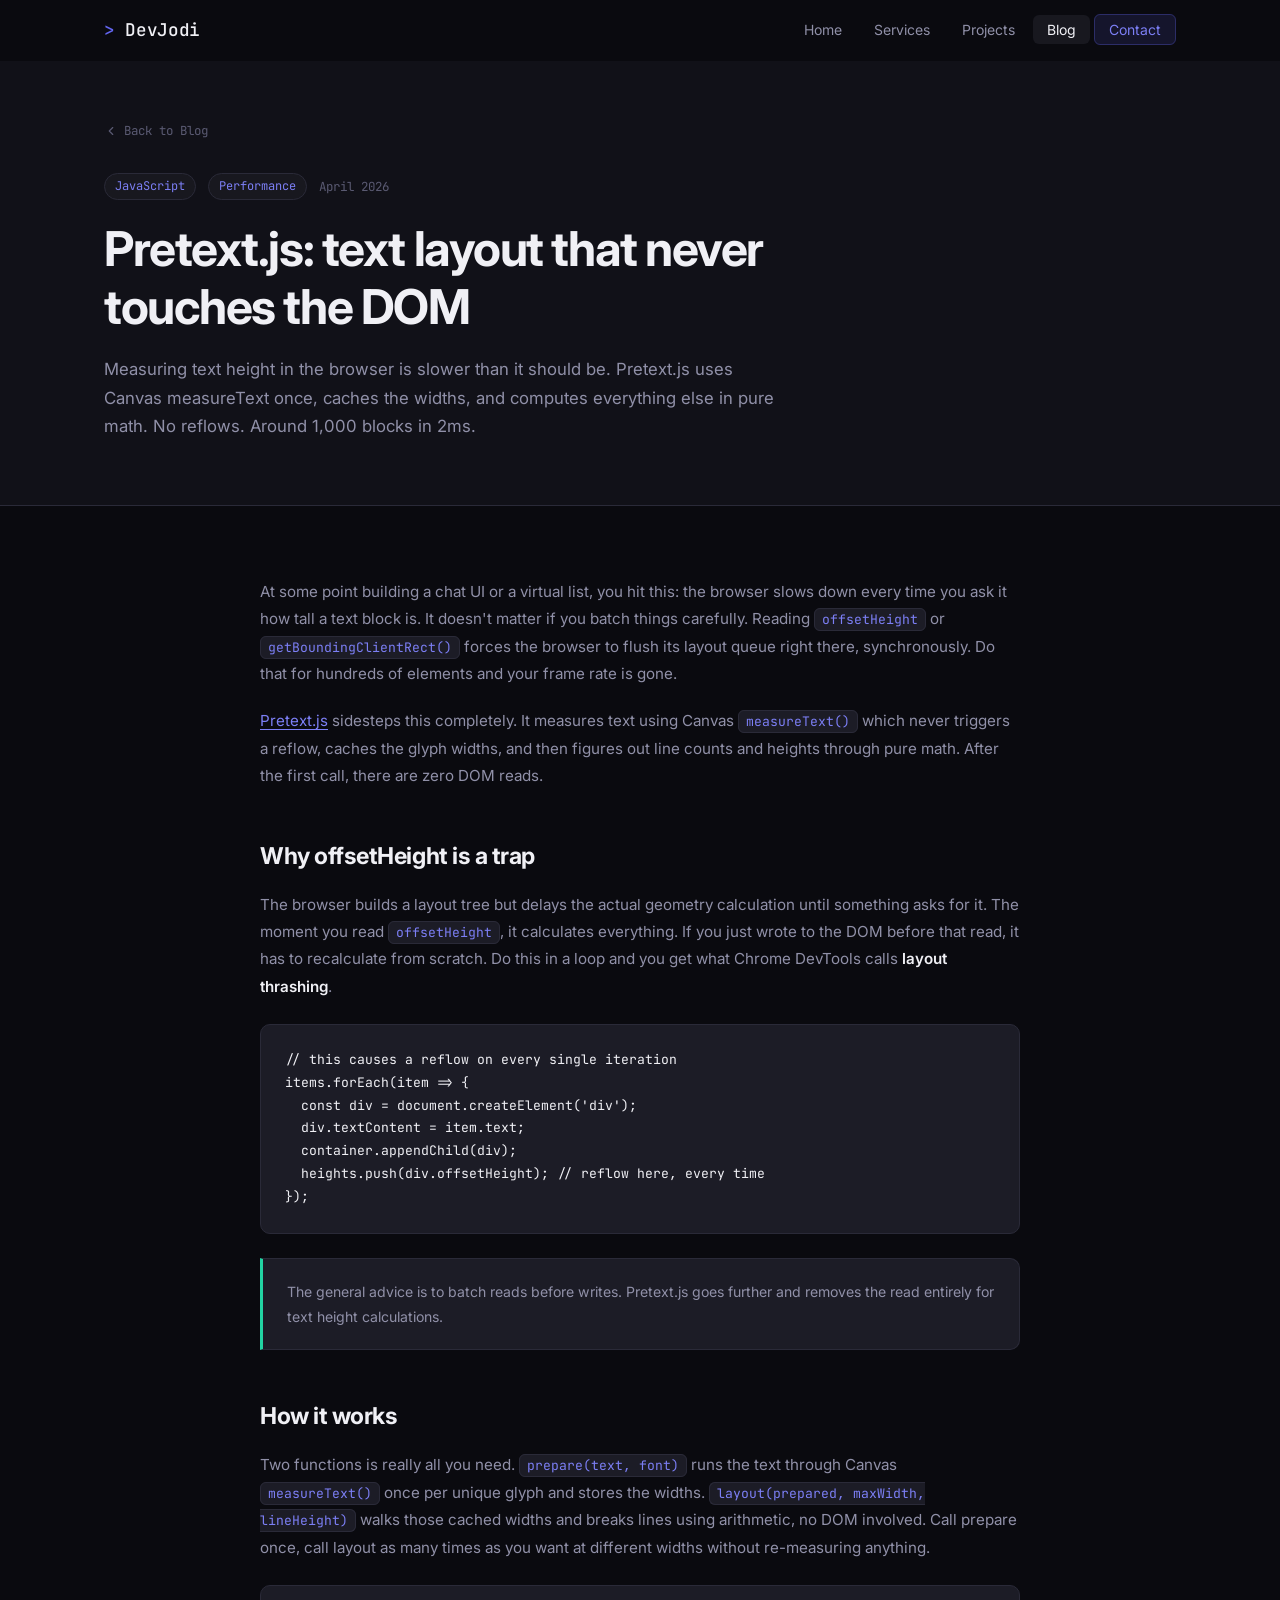
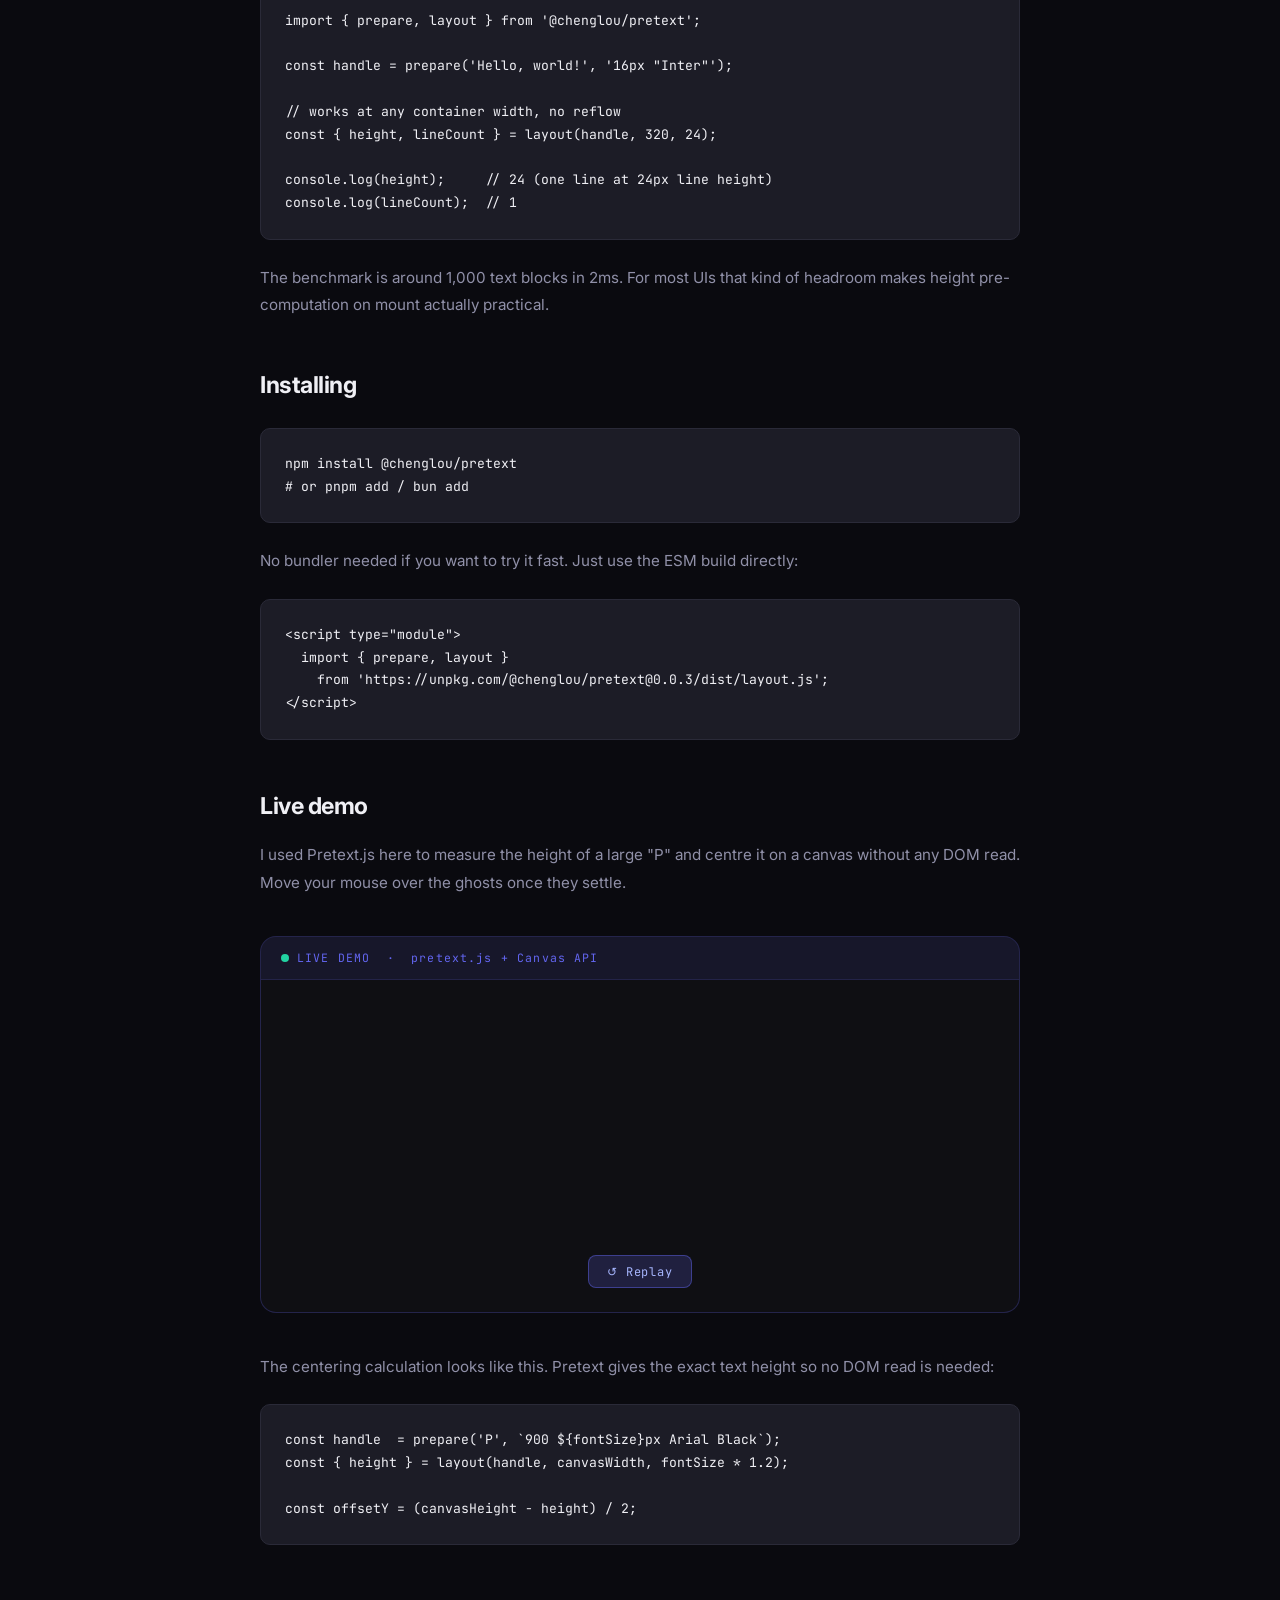
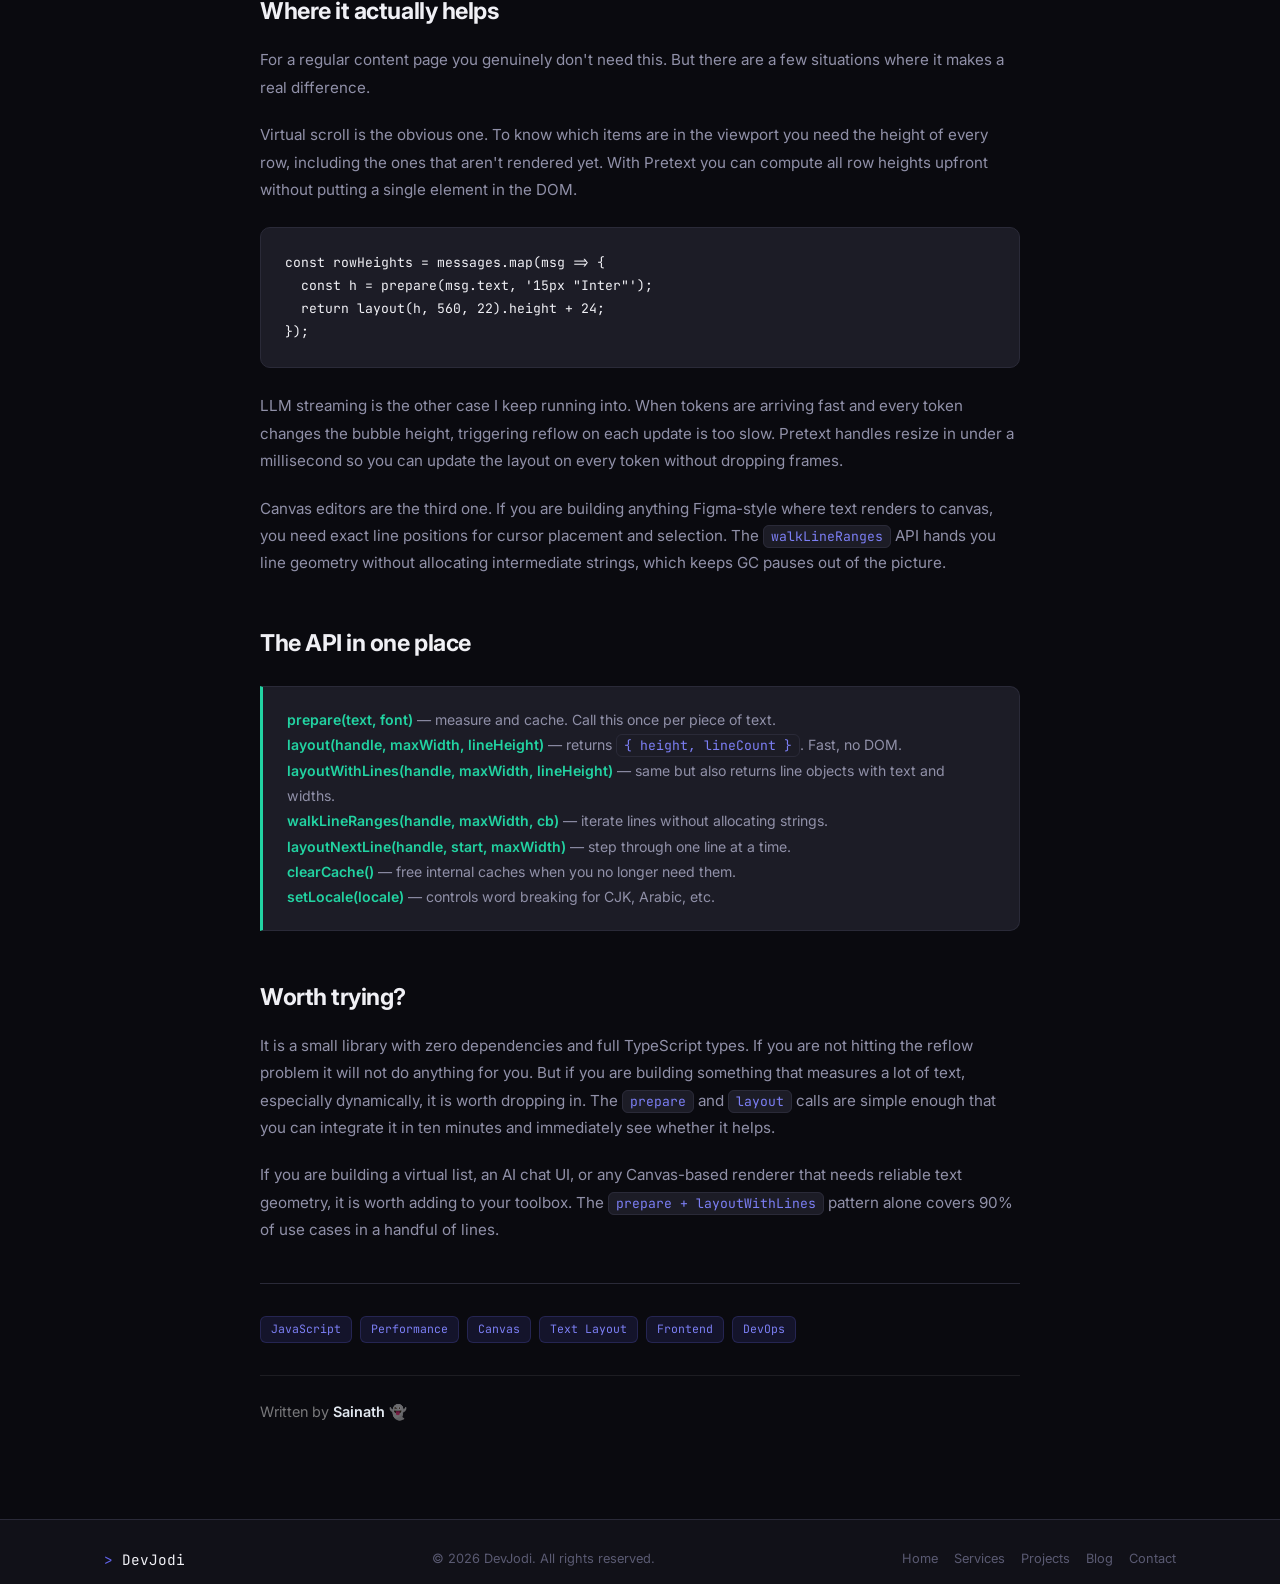
==== commit 79e354c8: "fix: move demo script external for CSP compliance" ====
--- a/blog/pretext-js-text-layout-engine.html
+++ b/blog/pretext-js-text-layout-engine.html
@@ -331,241 +331,7 @@
 
   <script src="../assets/js/main.js"></script>
 
-  <!-- ── demo script ──────────────────────────────────────────────── -->
-  <script type="module">
-    import { prepare, layout } from '../assets/js/vendor/pretext.js';
-
-    const canvas   = document.getElementById('demoCanvas');
-    const ctx      = canvas.getContext('2d');
-    const subtitle = document.getElementById('demoSubtitle');
-    const metrics  = document.getElementById('demoMetrics');
-    const replay   = document.getElementById('replayBtn');
-
-    // mouse tracking
-    let mouse = { x: -999, y: -999 };
-    canvas.addEventListener('mousemove', e => {
-      const r = canvas.getBoundingClientRect();
-      mouse.x = e.clientX - r.left;
-      mouse.y = e.clientY - r.top;
-    });
-    canvas.addEventListener('mouseleave', () => { mouse.x = -999; mouse.y = -999; });
-
-    const W = Math.min(window.innerWidth * 0.86, 500);
-    const H = 360;
-    canvas.width  = W;
-    canvas.height = H;
-
-    // use a system font guaranteed to be available — no async load needed
-    const fontSize   = Math.min(W, H) * 0.72;
-    const fontString = `900 ${fontSize}px Arial Black, Arial, sans-serif`;
-
-    let rafId = null;
-
-    async function initDemo() {
-      // cancel any running loop
-      if (rafId) { cancelAnimationFrame(rafId); rafId = null; }
-
-
-      subtitle.classList.remove('visible');
-      metrics.classList.remove('visible');
-      ctx.clearRect(0, 0, W, H);
-
-      // wait for the exact font to be ready in the browser
-      await document.fonts.load(fontString, 'P');
-
-      // ── Pretext.js: measure the "P" precisely ────────────────────
-      const handle   = prepare('P', fontString);
-      const ptResult = layout(handle, W, fontSize * 1.2);
-      const offsetY  = Math.max(0, (H - ptResult.height) / 2);
-
-      metrics.textContent =
-        `pretext.js  →  height: ${Math.round(ptResult.height)}px · lines: ${ptResult.lineCount} · centreY: ${Math.round(offsetY)}px`;
-
-      // ── offscreen canvas: render "P" and sample filled pixels ─────
-      const off    = document.createElement('canvas');
-      off.width    = W;
-      off.height   = H;
-      const offCtx = off.getContext('2d');
-
-      offCtx.fillStyle    = '#ffffff';
-      offCtx.font         = fontString;
-      offCtx.textAlign    = 'center';
-      offCtx.textBaseline = 'top';
-      offCtx.fillText('P', W / 2, offsetY);
-
-      const { data } = offCtx.getImageData(0, 0, W, H);
-      const targets  = [];
-      const STEP     = 10;
-
-      for (let y = 0; y < H; y += STEP)
-        for (let x = 0; x < W; x += STEP)
-          if (data[((y * W + x) * 4) + 3] > 120)
-            targets.push({ x, y });
-
-      if (targets.length === 0) {
-        // safety fallback: draw a visible error message
-        ctx.fillStyle = '#6366f1';
-        ctx.font      = '16px Arial';
-        ctx.textAlign = 'center';
-        ctx.fillText('font not ready — click ↺ replay', W / 2, H / 2);
-        return;
-      }
-
-      targets.sort(() => Math.random() - 0.5);
-
-      // ── build particles ───────────────────────────────────────────
-      const GS      = STEP * 1.4;
-      const MAX_DEL = 1500;
-
-      const particles = targets.map(t => ({
-        x:  Math.random() * W,
-        y:  Math.random() * H,
-        vx: (Math.random() - 0.5) * 5,
-        vy: (Math.random() - 0.5) * 5,
-        tx: t.x, ty: t.y,
-        delay:    Math.random() * MAX_DEL,
-        settled:  false,
-        alpha:    0,
-        bobPhase: Math.random() * Math.PI * 2,
-        bobSpeed: 0.7 + Math.random() * 0.8,
-        bobAmp:   1.5 + Math.random() * 2.0,
-      }));
-
-      // ── background sparkles ───────────────────────────────────────
-      const sparkles = Array.from({ length: 45 }, () => ({
-        x:     Math.random() * W,
-        y:     Math.random() * H,
-        r:     0.6 + Math.random() * 2.2,
-        phase: Math.random() * Math.PI * 2,
-        speed: 0.12 + Math.random() * 0.55,
-      }));
-
-      // ── render loop ───────────────────────────────────────────────
-      let glowPulse  = 0;
-      let allSettled = false;
-      const START    = performance.now();
-
-      function draw(now) {
-        ctx.clearRect(0, 0, W, H);
-
-        const elapsed  = now - START;
-        const t        = elapsed / 1000;
-        let   unsettled = 0;
-
-        // sparkle dots
-        for (const s of sparkles) {
-          s.phase += 0.018 * s.speed;
-          ctx.globalAlpha = (Math.sin(s.phase) * 0.5 + 0.5) * 0.55;
-          ctx.fillStyle   = '#6366f1';
-          ctx.beginPath();
-          ctx.arc(s.x, s.y, s.r, 0, Math.PI * 2);
-          ctx.fill();
-        }
-        ctx.globalAlpha = 1;
-
-        // ghost particles
-        ctx.font         = `${GS}px serif`;
-        ctx.textAlign    = 'left';
-        ctx.textBaseline = 'top';
-
-        for (const p of particles) {
-          if (elapsed < p.delay) { unsettled++; continue; }
-
-          // mouse repulsion — push ghosts away from cursor
-          const mdx   = p.x - mouse.x;
-          const mdy   = p.y - mouse.y;
-          const mdist = Math.hypot(mdx, mdy);
-          const REPEL = 72;
-          if (mdist < REPEL && mdist > 0) {
-            const force = (REPEL - mdist) / REPEL * 5.5;
-            p.vx += (mdx / mdist) * force;
-            p.vy += (mdy / mdist) * force;
-            p.settled = false;
-          }
-
-          if (!p.settled) {
-            const dx = p.tx - p.x;
-            const dy = p.ty - p.y;
-            if (Math.hypot(dx, dy) < 1.5 && mdist >= REPEL) {
-              p.x = p.tx; p.y = p.ty; p.settled = true;
-            } else {
-              p.vx = p.vx * 0.80 + dx * 0.09;
-              p.vy = p.vy * 0.80 + dy * 0.09;
-              p.x += p.vx;
-              p.y += p.vy;
-              unsettled++;
-            }
-            p.alpha = Math.min(1, p.alpha + 0.08);
-          }
-
-          const bobY = p.settled
-            ? Math.sin(t * p.bobSpeed + p.bobPhase) * p.bobAmp
-            : 0;
-
-          ctx.globalAlpha = p.alpha;
-          ctx.fillText('👻', p.x - GS / 2, p.y - GS / 2 + bobY);
-        }
-
-        ctx.globalAlpha = 1;
-
-        // mark settled
-        if (unsettled === 0 && !allSettled) {
-          allSettled = true;
-          subtitle.classList.add('visible');
-          metrics.classList.add('visible');
-        }
-
-        // pulsing indigo + teal glow once settled
-        if (allSettled) {
-          glowPulse += 0.02;
-          const pulse = 0.13 + 0.07 * Math.sin(glowPulse);
-          ctx.save();
-          ctx.globalCompositeOperation = 'screen';
-          const gr = ctx.createRadialGradient(W / 2, H / 2, 0, W / 2, H / 2, W * 0.54);
-          gr.addColorStop(0,   `rgba(99,102,241,${pulse})`);
-          gr.addColorStop(0.5, `rgba(34,211,162,${pulse * 0.35})`);
-          gr.addColorStop(1,   'rgba(0,0,0,0)');
-          ctx.fillStyle = gr;
-          ctx.fillRect(0, 0, W, H);
-          ctx.restore();
-        }
-
-        rafId = requestAnimationFrame(draw);
-      }
-
-      rafId = requestAnimationFrame(draw);
-    }
-
-    replay.addEventListener('click', initDemo);
-
-    // show loading state on canvas immediately
-    function showLoading() {
-      ctx.clearRect(0, 0, W, H);
-      ctx.fillStyle   = 'rgba(99,102,241,0.5)';
-      ctx.font        = '14px Arial';
-      ctx.textAlign   = 'center';
-      ctx.textBaseline = 'middle';
-      ctx.fillText('loading…', W / 2, H / 2);
-    }
-
-    async function safeInit() {
-      showLoading();
-      try {
-        await initDemo();
-      } catch (err) {
-        ctx.clearRect(0, 0, W, H);
-        ctx.fillStyle    = '#f87171';
-        ctx.font         = '13px Arial';
-        ctx.textAlign    = 'center';
-        ctx.textBaseline = 'middle';
-        ctx.fillText('error: ' + err.message, W / 2, H / 2);
-        console.error('demo error:', err);
-      }
-    }
-
-    replay.addEventListener('click', safeInit);
-    document.fonts.ready.then(safeInit);
-  </script>
+  <script type="module" src="../assets/js/demo-pretext.js"></script>
 
 </body>
 </html>
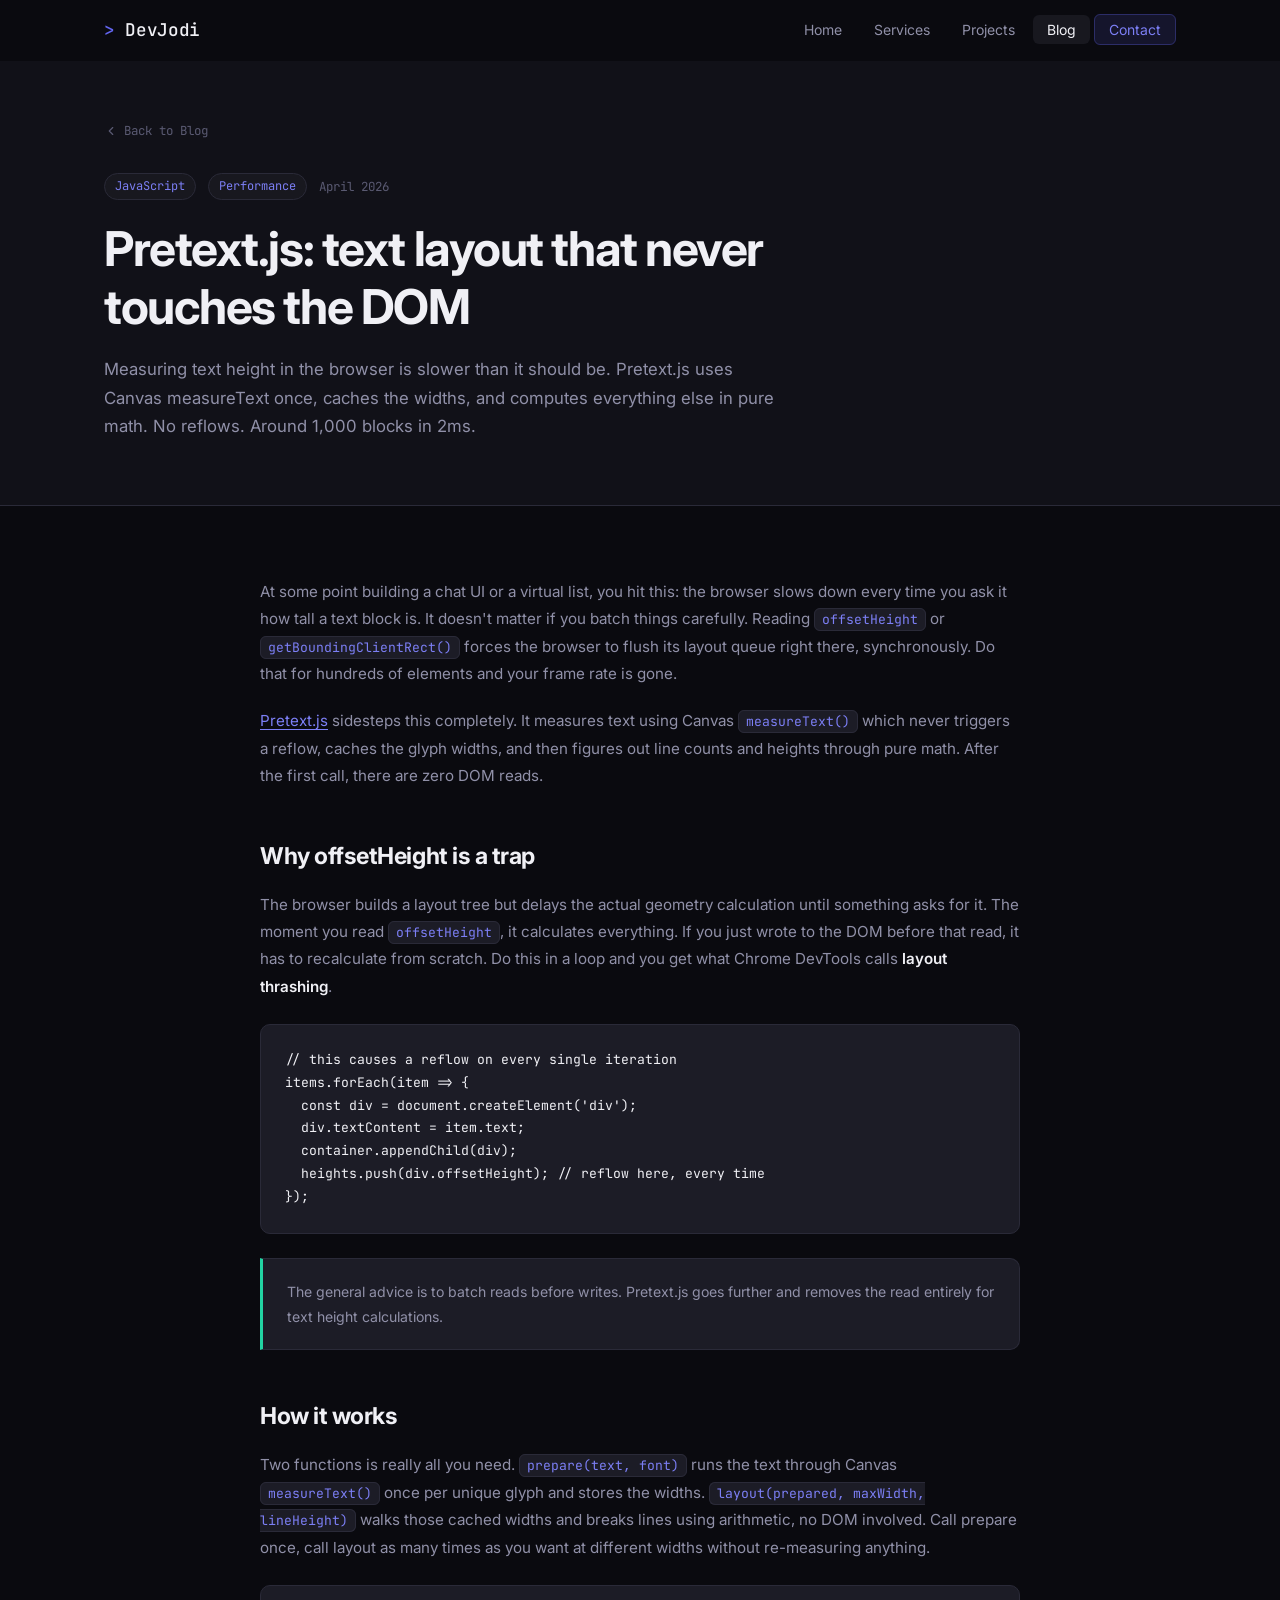
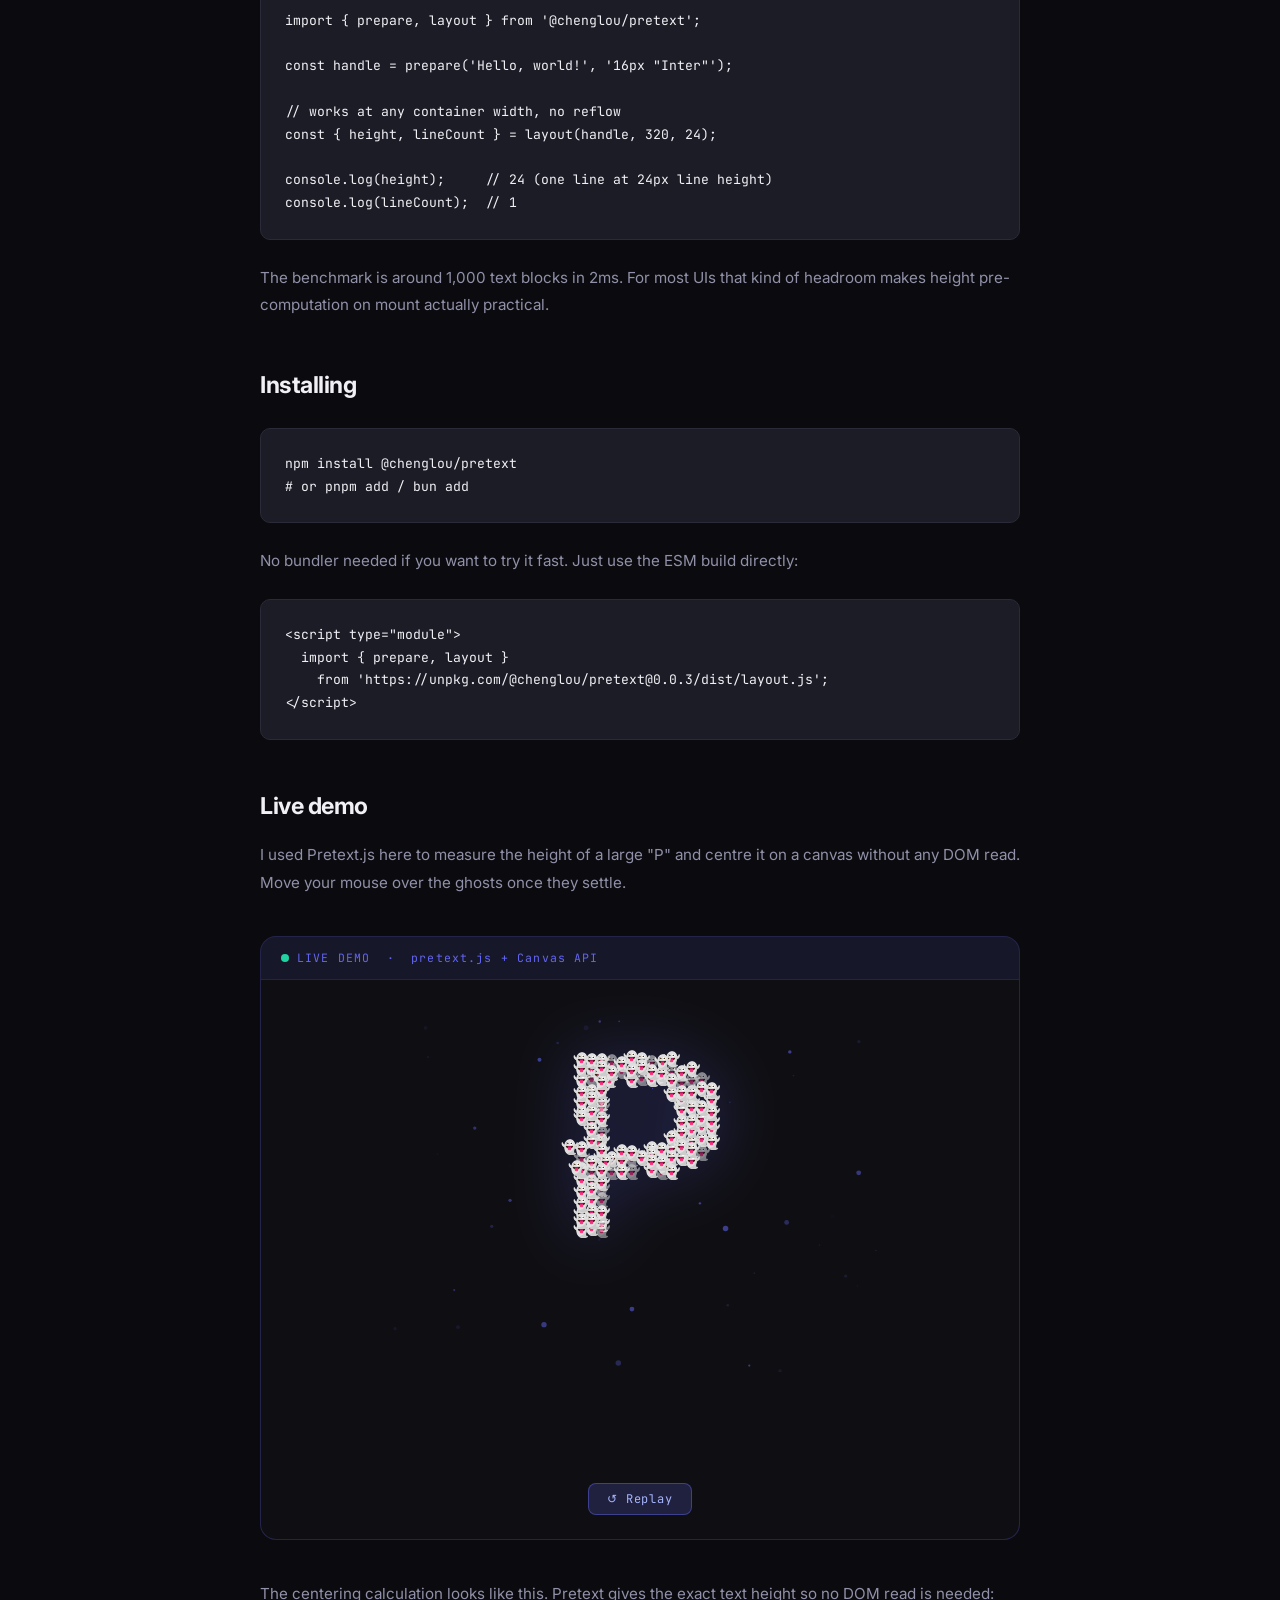
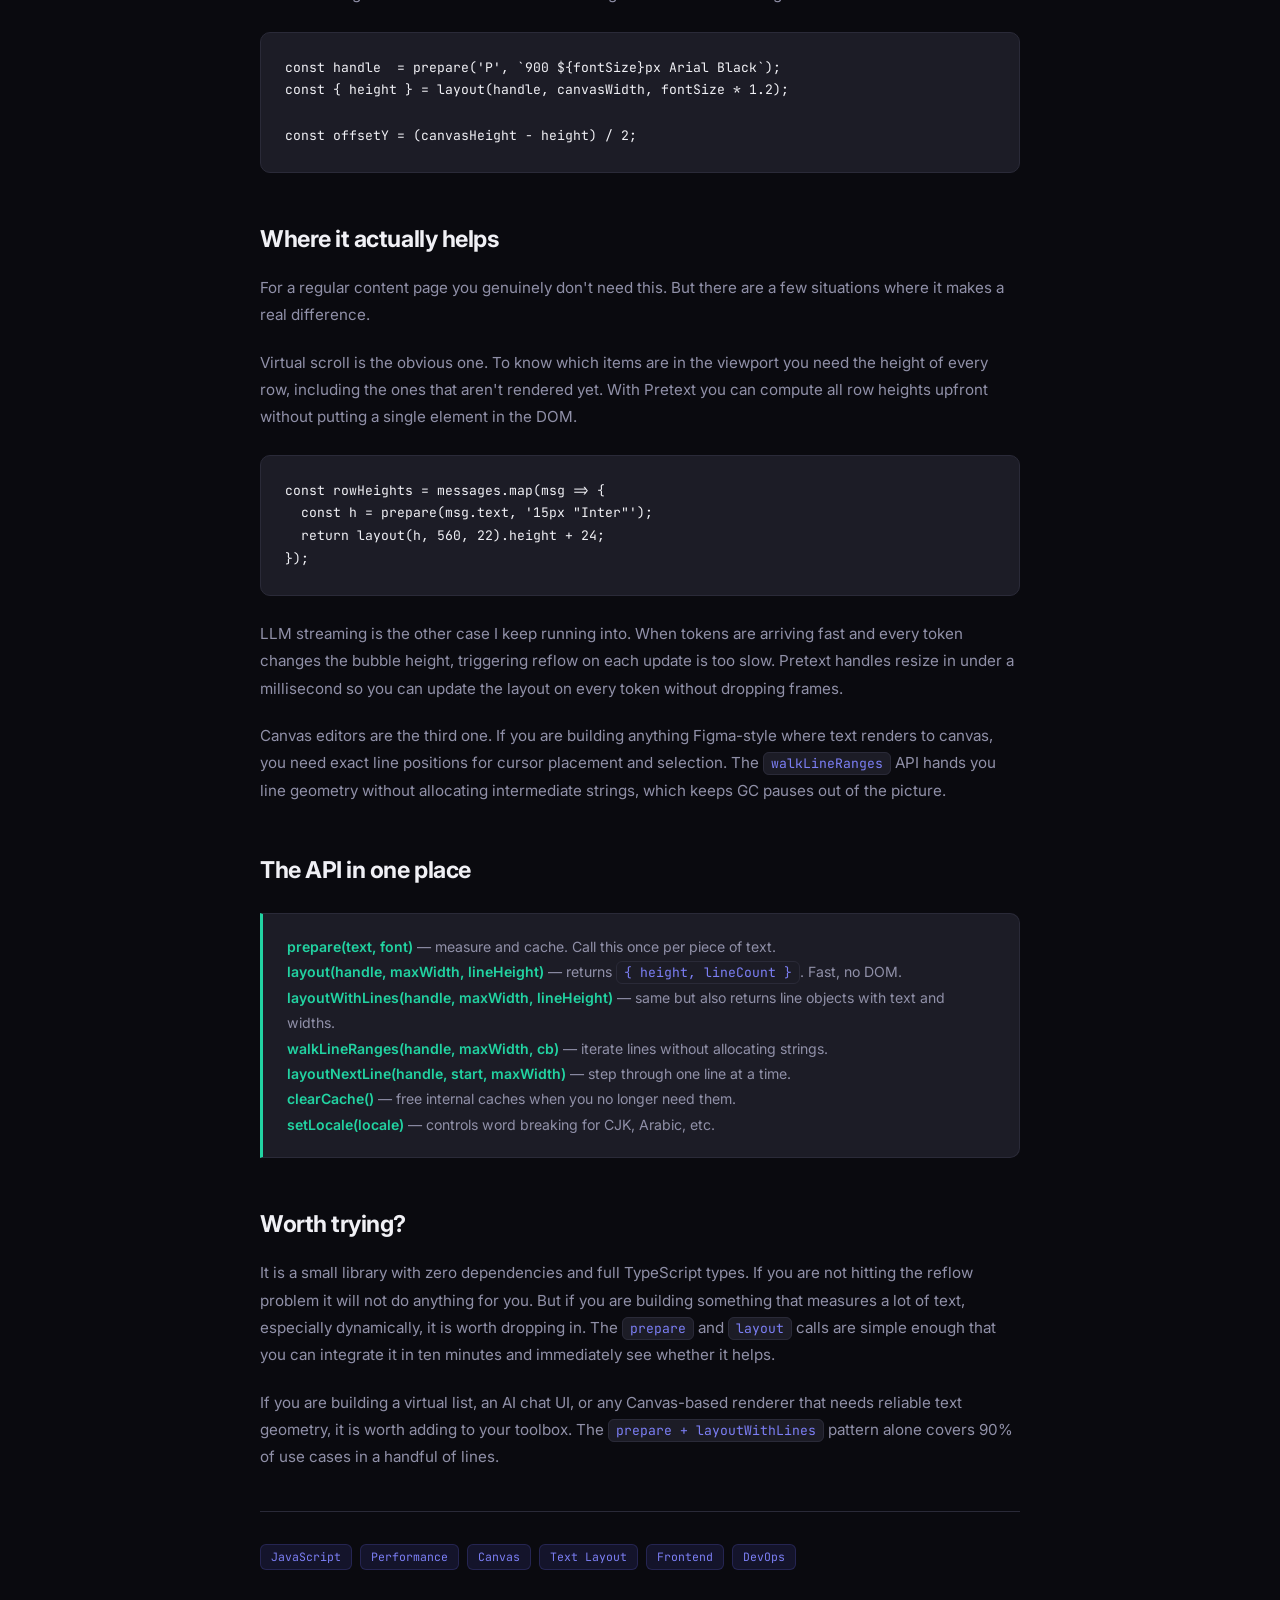
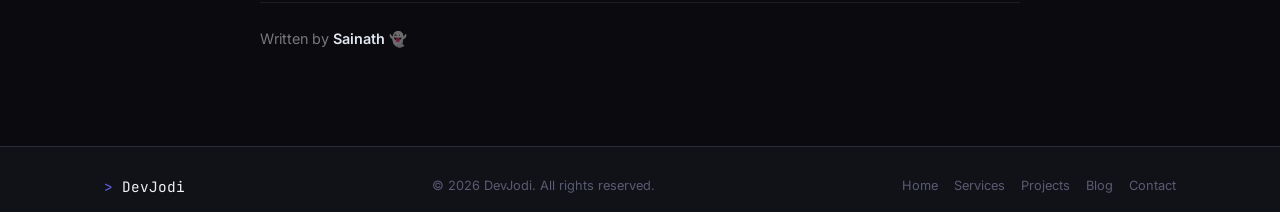
==== commit 2d568ccc: "fix: move inline styles to style.css, fix demo centering and canvas width" ====
--- a/blog/pretext-js-text-layout-engine.html
+++ b/blog/pretext-js-text-layout-engine.html
@@ -18,106 +18,6 @@
   <link rel="preconnect" href="https://fonts.googleapis.com" />
   <link rel="preconnect" href="https://fonts.gstatic.com" crossorigin />
   <link href="https://fonts.googleapis.com/css2?family=Inter:wght@400;500;600;700;900&family=JetBrains+Mono:wght@400;500&display=swap" rel="stylesheet" />
-
-  <style>
-    /* ── live demo block ────────────────────────────────────────── */
-    .demo-block {
-      margin: 2.5rem 0;
-      border-radius: 16px;
-      overflow: hidden;
-      border: 1px solid rgba(99,102,241,0.25);
-      background: #0f0f13;
-      position: relative;
-    }
-    .demo-block__label {
-      display: flex;
-      align-items: center;
-      gap: 0.5rem;
-      padding: 0.75rem 1.25rem;
-      background: rgba(99,102,241,0.10);
-      font-family: 'JetBrains Mono', monospace;
-      font-size: 0.72rem;
-      letter-spacing: 0.1em;
-      color: #6366f1;
-      border-bottom: 1px solid rgba(99,102,241,0.15);
-    }
-    .demo-block__label span {
-      width: 8px; height: 8px;
-      border-radius: 50%;
-      background: #22d3a2;
-      display: inline-block;
-      animation: pulse-dot 2s ease-in-out infinite;
-    }
-    .demo-block__canvas-wrap {
-      display: flex;
-      justify-content: center;
-      align-items: center;
-      flex-direction: column;
-      padding: 2rem 1rem 1.5rem;
-      gap: 1rem;
-      position: relative;
-    }
-    .demo-block__canvas-wrap canvas {
-      display: block;
-      filter: drop-shadow(0 0 32px rgba(99,102,241,0.30));
-    }
-    .demo-subtitle {
-      font-size: clamp(1rem, 3vw, 1.45rem);
-      font-weight: 700;
-      letter-spacing: 0.07em;
-      color: #e2e8f0;
-      opacity: 0;
-      transform: translateY(10px);
-      transition: opacity 0.8s ease, transform 0.8s ease;
-    }
-    .demo-subtitle.visible {
-      opacity: 1;
-      transform: translateY(0);
-    }
-    .demo-subtitle em {
-      color: #6366f1;
-      font-style: normal;
-    }
-    .demo-metrics {
-      font-family: 'JetBrains Mono', monospace;
-      font-size: 0.68rem;
-      color: rgba(255,255,255,0.28);
-      letter-spacing: 0.06em;
-      opacity: 0;
-      transition: opacity 0.6s ease 0.4s;
-    }
-    .demo-metrics.visible { opacity: 1; }
-
-    .article-author {
-      margin-top: 2rem;
-      padding-top: 1.5rem;
-      border-top: 1px solid rgba(255,255,255,0.08);
-      font-size: 0.9rem;
-      color: rgba(255,255,255,0.45);
-    }
-    .article-author strong { color: #e2e8f0; }
-
-    @keyframes pulse-dot {
-      0%, 100% { opacity: 1; } 50% { opacity: 0.3; }
-    }
-
-    /* replay button */
-    .demo-replay {
-      background: rgba(99,102,241,0.20);
-      border: 1px solid rgba(99,102,241,0.45);
-      color: #a5b4fc;
-      font-family: 'JetBrains Mono', monospace;
-      font-size: 0.75rem;
-      letter-spacing: 0.08em;
-      padding: 0.45rem 1.1rem;
-      border-radius: 8px;
-      cursor: pointer;
-      transition: background 0.2s, transform 0.1s;
-      margin-top: 0.5rem;
-    }
-    .demo-replay:hover  { background: rgba(99,102,241,0.38); }
-    .demo-replay:active { transform: scale(0.96); }
-  </style>
 </head>
 <body>
 
--- a/assets/css/style.css
+++ b/assets/css/style.css
@@ -1028,3 +1028,92 @@
     grid-template-columns: 1fr;
   }
 }
+
+/* ── pretext.js blog post demo block ──────────────────────────── */
+.demo-block {
+  margin: 2.5rem auto;
+  width: 100%;
+  border-radius: 16px;
+  overflow: hidden;
+  border: 1px solid rgba(99,102,241,0.25);
+  background: #0f0f13;
+  position: relative;
+}
+.demo-block__label {
+  display: flex;
+  align-items: center;
+  gap: 0.5rem;
+  padding: 0.75rem 1.25rem;
+  background: rgba(99,102,241,0.10);
+  font-family: 'JetBrains Mono', monospace;
+  font-size: 0.72rem;
+  letter-spacing: 0.1em;
+  color: #6366f1;
+  border-bottom: 1px solid rgba(99,102,241,0.15);
+}
+.demo-block__label span {
+  width: 8px; height: 8px;
+  border-radius: 50%;
+  background: #22d3a2;
+  display: inline-block;
+  animation: pulse-dot 2s ease-in-out infinite;
+}
+.demo-block__canvas-wrap {
+  display: flex;
+  justify-content: center;
+  align-items: center;
+  flex-direction: column;
+  padding: 2rem 1rem 1.5rem;
+  gap: 1rem;
+  position: relative;
+}
+.demo-block__canvas-wrap canvas {
+  display: block;
+  filter: drop-shadow(0 0 32px rgba(99,102,241,0.30));
+}
+.demo-subtitle {
+  font-size: clamp(1rem, 3vw, 1.45rem);
+  font-weight: 700;
+  letter-spacing: 0.07em;
+  color: #e2e8f0;
+  opacity: 0;
+  transform: translateY(10px);
+  transition: opacity 0.8s ease, transform 0.8s ease;
+}
+.demo-subtitle.visible { opacity: 1; transform: translateY(0); }
+.demo-subtitle em { color: #6366f1; font-style: normal; }
+.demo-metrics {
+  font-family: 'JetBrains Mono', monospace;
+  font-size: 0.68rem;
+  color: rgba(255,255,255,0.28);
+  letter-spacing: 0.06em;
+  opacity: 0;
+  transition: opacity 0.6s ease 0.4s;
+}
+.demo-metrics.visible { opacity: 1; }
+.demo-replay {
+  background: rgba(99,102,241,0.20);
+  border: 1px solid rgba(99,102,241,0.45);
+  color: #a5b4fc;
+  font-family: 'JetBrains Mono', monospace;
+  font-size: 0.75rem;
+  letter-spacing: 0.08em;
+  padding: 0.45rem 1.1rem;
+  border-radius: 8px;
+  cursor: pointer;
+  transition: background 0.2s, transform 0.1s;
+  margin-top: 0.5rem;
+}
+.demo-replay:hover  { background: rgba(99,102,241,0.38); }
+.demo-replay:active { transform: scale(0.96); }
+.article-author {
+  margin-top: 2rem;
+  padding-top: 1.5rem;
+  border-top: 1px solid rgba(255,255,255,0.08);
+  font-size: 0.9rem;
+  color: rgba(255,255,255,0.45);
+}
+.article-author strong { color: #e2e8f0; }
+@keyframes pulse-dot {
+  0%, 100% { opacity: 1; } 50% { opacity: 0.3; }
+}
